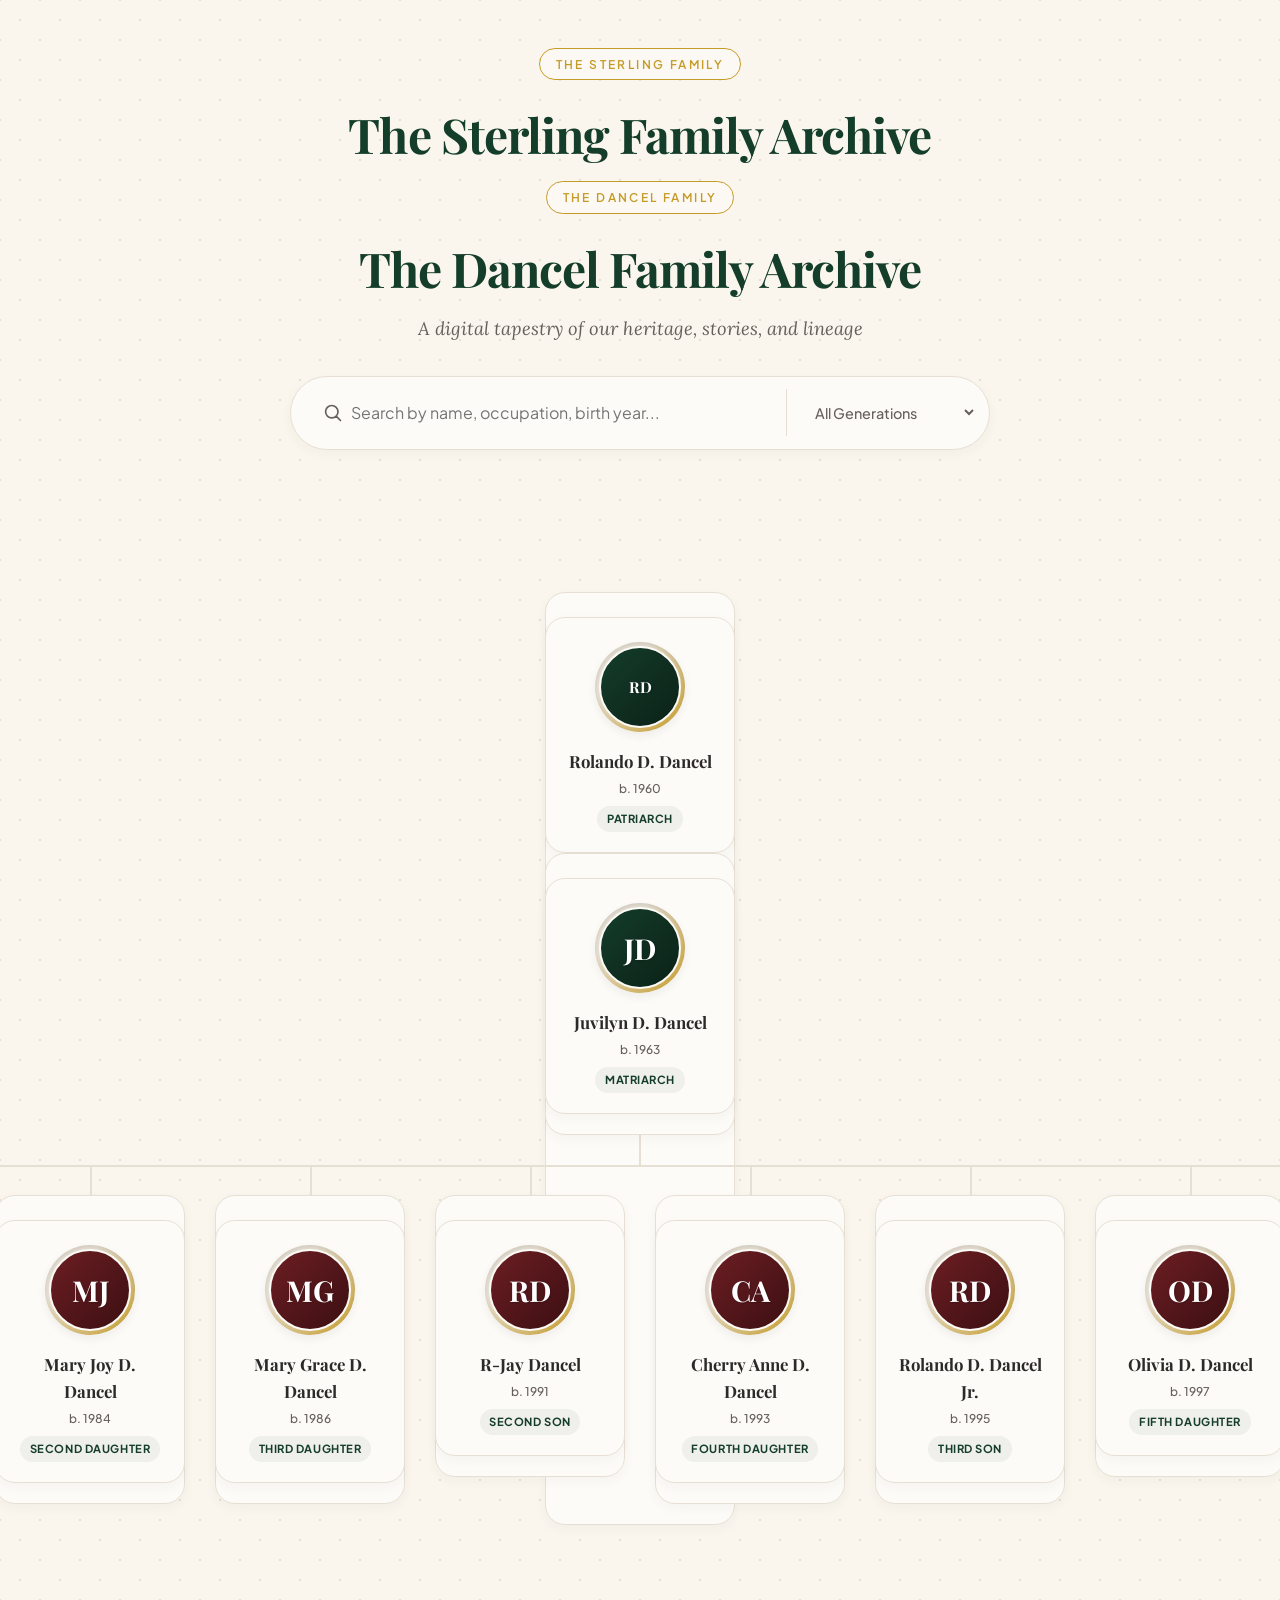
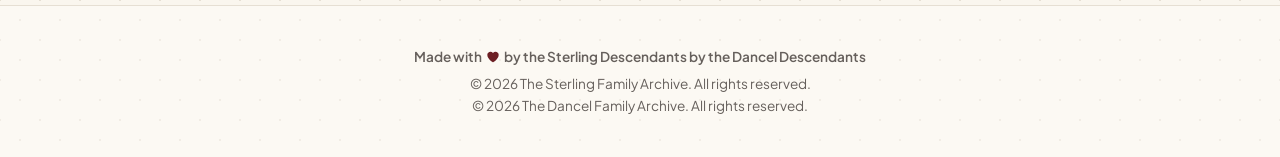
==== index.html @ fca74dd8 "Finished adding new features" ====
<!DOCTYPE html>
<html lang="en">
<head>
  <meta charset="UTF-8">
  <meta name="viewport" content="width=device-width, initial-scale=1.0">
  <title>The Sterling Family Archive — Parents & 10 Siblings</title>
  <meta name="description" content="Explore the rich lineage, biographical histories, and legacy of the Sterling family through this interactive genealogical tree.">
  <title>The Dancel Family Archive — Parents & 10 Siblings</title>
  <meta name="description" content="Explore the rich lineage, biographical histories, and legacy of the Dancel family through this interactive genealogical tree.">
  <link rel="stylesheet" href="style.css">
</head>
<body>
  <header>
    <div class="brand-badge">The Sterling Family</div>
    <h1 class="main-title">The Sterling Family Archive</h1>
    <div class="brand-badge">The Dancel Family</div>
    <h1 class="main-title">The Dancel Family Archive</h1>
    <p class="subtitle">A digital tapestry of our heritage, stories, and lineage</p>
    
    <!-- Controls section: Search and generation filters -->
    <div class="controls-container">
      <div class="search-wrapper">
        <svg xmlns="http://www.w3.org/2000/svg" fill="none" viewBox="0 0 24 24" stroke-width="2" stroke="currentColor">
          <path stroke-linecap="round" stroke-linejoin="round" d="M21 21l-5.197-5.197m0 0A7.5 7.5 0 105.196 5.196a7.5 7.5 0 0010.604 10.604z" />
        </svg>
        <input type="text" id="search-input" class="search-input" placeholder="Search by name, occupation, birth year..." autocomplete="off">
        <div id="suggestions-popup" class="suggestions-popup"></div>
      </div>
      <select id="filter-select" class="filter-select">
        <option value="all">All Generations</option>
        <option value="1">1st Gen (Parents)</option>
        <option value="2">2nd Gen (Siblings)</option>
      </select>
    </div>
  </header>
  <!-- Interactive Tree visualization container -->
  <main class="tree-outer-container">
    <div class="tree" id="tree-container">
      <ul>
        <li>
          <!-- Top Level: Mother and Father -->
          <div class="couple-wrapper">
            <div class="member-card animate-fade-in" data-id="charles">
            <div class="member-card animate-fade-in" data-id="rolando">
              <div class="cameo-frame"></div>
              <div class="member-name"></div>
              <div class="member-dates"></div>
              <div class="member-relation"></div>
            </div>
            <div class="member-card animate-fade-in" data-id="mary">
            <div class="member-card animate-fade-in" data-id="juvilyn">
              <div class="cameo-frame"></div>
              <div class="member-name"></div>
              <div class="member-dates"></div>
              <div class="member-relation"></div>
            </div>
          </div>
          
          <!-- Second Level: 10 Siblings -->
          <ul>
            <li>
              <div class="member-card animate-fade-in" data-id="alex">
              <div class="member-card animate-fade-in" data-id="manuelito">
                <div class="cameo-frame"></div>
                <div class="member-name"></div>
                <div class="member-dates"></div>
                <div class="member-relation"></div>
              </div>
            </li>
            <li>
              <div class="member-card animate-fade-in" data-id="james">
              <div class="member-card animate-fade-in" data-id="mary_jane">
                <div class="cameo-frame"></div>
                <div class="member-name"></div>
                <div class="member-dates"></div>
                <div class="member-relation"></div>
              </div>
            </li>
            <li>
              <div class="member-card animate-fade-in" data-id="emily">
              <div class="member-card animate-fade-in" data-id="mary_joy">
                <div class="cameo-frame"></div>
                <div class="member-name"></div>
                <div class="member-dates"></div>
                <div class="member-relation"></div>
              </div>
            </li>
            <li>
              <div class="member-card animate-fade-in" data-id="robert">
              <div class="member-card animate-fade-in" data-id="mary_grace">
                <div class="cameo-frame"></div>
                <div class="member-name"></div>
                <div class="member-dates"></div>
                <div class="member-relation"></div>
              </div>
            </li>
            <li>
              <div class="member-card animate-fade-in" data-id="helen">
              <div class="member-card animate-fade-in" data-id="r_jay">
                <div class="cameo-frame"></div>
                <div class="member-name"></div>
                <div class="member-dates"></div>
                <div class="member-relation"></div>
              </div>
            </li>
            <li>
              <div class="member-card animate-fade-in" data-id="linda">
              <div class="member-card animate-fade-in" data-id="cherry_anne">
                <div class="cameo-frame"></div>
                <div class="member-name"></div>
                <div class="member-dates"></div>
                <div class="member-relation"></div>
              </div>
            </li>
            <li>
              <div class="member-card animate-fade-in" data-id="william">
              <div class="member-card animate-fade-in" data-id="rolando_jr">
                <div class="cameo-frame"></div>
                <div class="member-name"></div>
                <div class="member-dates"></div>
                <div class="member-relation"></div>
              </div>
            </li>
            <li>
              <div class="member-card animate-fade-in" data-id="david">
              <div class="member-card animate-fade-in" data-id="olivia">
                <div class="cameo-frame"></div>
                <div class="member-name"></div>
                <div class="member-dates"></div>
                <div class="member-relation"></div>
              </div>
            </li>
            <li>
              <div class="member-card animate-fade-in" data-id="elizabeth">
              <div class="member-card animate-fade-in" data-id="troy_lits">
                <div class="cameo-frame"></div>
                <div class="member-name"></div>
                <div class="member-dates"></div>
                <div class="member-relation"></div>
              </div>
            </li>
            <li>
              <div class="member-card animate-fade-in" data-id="thomas">
              <div class="member-card animate-fade-in" data-id="angelyn">
                <div class="cameo-frame"></div>
                <div class="member-name"></div>
                <div class="member-dates"></div>
                <div class="member-relation"></div>
              </div>
            </li>
          </ul>
        </li>
      </ul>
    </div>
  </main>
  <footer>
    <p class="footer-heart">
      Made with 
      <svg xmlns="http://www.w3.org/2000/svg" viewBox="0 0 24 24" fill="currentColor">
        <path d="M11.645 20.91l-.007-.003-.022-.012a15.247 15.247 0 01-.383-.218 25.18 25.18 0 01-4.244-3.17C4.688 15.36 2.25 12.174 2.25 8.25 2.25 5.322 4.714 3 7.688 3A5.5 5.5 0 0112 5.052 5.5 5.5 0 0116.313 3c2.973 0 5.437 2.322 5.437 5.25 0 3.925-2.438 7.111-4.739 9.256a25.175 25.175 0 01-4.244 3.17 15.247 15.247 0 01-.383.219l-.022.012-.007.004-.003.001a.752.752 0 01-.704 0l-.003-.001z" />
      </svg>
      by the Sterling Descendants
      by the Dancel Descendants
    </p>
    <p>&copy; 2026 The Sterling Family Archive. All rights reserved.</p>
    <p>&copy; 2026 The Dancel Family Archive. All rights reserved.</p>
  </footer>
  <script src="script.js"></script>
</body>
</html>
---- style.css ----
@import url('https://fonts.googleapis.com/css2?family=Lora:ital,wght@0,400..700;1,400..700&family=Playfair+Display:ital,wght@0,400..900;1,400..900&family=Plus+Jakarta+Sans:ital,wght@0,300..800;1,300..800&display=swap');
:root {
  --color-bg-base: #FAF6EE;
  --color-bg-card: #FDFBF7;
  --color-bg-card-hover: #FFFDF9;
  --color-border: #E6DFD3;
  --color-border-gold: #C59B27;
  --color-text-main: #2C2A29;
  --color-text-muted: #66605C;
  --color-accent-emerald: #143D2A;
  --color-accent-emerald-light: #20593E;
  --color-accent-gold: #C59B27;
  --color-accent-gold-light: #DFB53B;
  --color-accent-burgundy: #6C1E23;
  --color-accent-burgundy-light: #8E2B31;
  
  --font-serif-header: 'Playfair Display', serif;
  --font-serif-body: 'Lora', serif;
  --font-sans: 'Plus Jakarta Sans', sans-serif;
  
  --shadow-sm: 0 4px 12px rgba(44, 42, 41, 0.04);
  --shadow-md: 0 12px 30px rgba(44, 42, 41, 0.08);
  --shadow-lg: 0 20px 40px rgba(44, 42, 41, 0.12);
  
  --transition-smooth: all 0.35s cubic-bezier(0.25, 0.8, 0.25, 1);
  --transition-fast: all 0.2s ease;
}
* {
  box-sizing: border-box;
  margin: 0;
  padding: 0;
}
body {
  background-color: var(--color-bg-base);
  color: var(--color-text-main);
  font-family: var(--font-sans);
  line-height: 1.6;
  overflow-x: hidden;
  background-image: 
    radial-gradient(var(--color-border) 1px, transparent 1px),
    radial-gradient(var(--color-border) 1px, transparent 1px);
  background-size: 40px 40px;
  background-position: 0 0, 20px 20px;
  min-height: 100vh;
  display: flex;
  flex-direction: column;
}
/* Scrollbar styling */
::-webkit-scrollbar {
  width: 8px;
  height: 8px;
}
::-webkit-scrollbar-track {
  background: var(--color-bg-base);
}
::-webkit-scrollbar-thumb {
  background: var(--color-border);
  border-radius: 4px;
}
::-webkit-scrollbar-thumb:hover {
  background: var(--color-accent-gold);
}
/* Typography styles */
h1, h2, h3, h4 {
  font-family: var(--font-serif-header);
  font-weight: 700;
  letter-spacing: -0.02em;
}
/* Layout header */
header {
  padding: 3rem 2rem 2rem;
  text-align: center;
  max-width: 1200px;
  margin: 0 auto;
  width: 100%;
}
.brand-badge {
  display: inline-block;
  font-family: var(--font-sans);
  font-size: 0.75rem;
  text-transform: uppercase;
  letter-spacing: 0.2em;
  color: var(--color-accent-gold);
  border: 1px solid var(--color-border-gold);
  padding: 0.35rem 1rem;
  border-radius: 50px;
  margin-bottom: 1rem;
  background-color: rgba(253, 251, 247, 0.8);
  font-weight: 600;
}
h1.main-title {
  font-size: 3rem;
  color: var(--color-accent-emerald);
  margin-bottom: 0.5rem;
}
p.subtitle {
  font-family: var(--font-serif-body);
  font-style: italic;
  color: var(--color-text-muted);
  font-size: 1.15rem;
  margin-bottom: 2rem;
}
/* Control bar for Search and Filters */
.controls-container {
  max-width: 700px;
  margin: 0 auto 3rem;
  background: var(--color-bg-card);
  padding: 0.75rem;
  border-radius: 100px;
  border: 1px solid var(--color-border);
  box-shadow: var(--shadow-sm);
  display: flex;
  align-items: center;
  gap: 0.5rem;
  position: relative;
  z-index: 10;
  transition: var(--transition-smooth);
}
.controls-container:focus-within {
  box-shadow: var(--shadow-md);
  border-color: var(--color-accent-gold);
}
.search-wrapper {
  position: relative;
  flex: 1;
  display: flex;
  align-items: center;
}
.search-wrapper svg {
  position: absolute;
  left: 1.25rem;
  width: 20px;
  height: 20px;
  color: var(--color-text-muted);
  pointer-events: none;
}
.search-input {
  width: 100%;
  padding: 0.85rem 1rem 0.85rem 3rem;
  border: none;
  background: transparent;
  font-family: var(--font-sans);
  font-size: 1rem;
  color: var(--color-text-main);
  outline: none;
}
.filter-select {
  padding: 0.85rem 1.5rem;
  border: none;
  border-left: 1px solid var(--color-border);
  background: transparent;
  font-family: var(--font-sans);
  font-size: 0.9rem;
  color: var(--color-text-muted);
  outline: none;
  cursor: pointer;
  border-radius: 0;
  font-weight: 500;
  transition: var(--transition-fast);
}
.filter-select:hover {
  color: var(--color-accent-emerald);
}
/* Autocomplete suggestion popup styling */
.suggestions-popup {
  position: absolute;
  top: 110%;
  left: 0;
  right: 0;
  background: var(--color-bg-card);
  border: 1px solid var(--color-border);
  border-radius: 16px;
  box-shadow: var(--shadow-md);
  max-height: 250px;
  overflow-y: auto;
  z-index: 999;
  display: none;
  padding: 0.5rem;
}
.suggestion-item {
  display: flex;
  align-items: center;
  gap: 0.75rem;
  padding: 0.75rem 1rem;
  border-radius: 10px;
  cursor: pointer;
  transition: var(--transition-fast);
}
.suggestion-item:hover {
  background-color: rgba(20, 61, 42, 0.05);
}
.suggestion-avatar {
  width: 32px;
  height: 32px;
  border-radius: 50%;
  object-fit: cover;
  border: 1px solid var(--color-accent-gold);
}
.suggestion-details {
  display: flex;
  flex-direction: column;
}
.suggestion-name {
  font-weight: 600;
  font-size: 0.9rem;
  color: var(--color-text-main);
}
.suggestion-relation {
  font-size: 0.75rem;
  color: var(--color-text-muted);
}
/* Tree visualization layout */
.tree-outer-container {
  width: 100%;
  overflow-x: auto;
  padding: 2rem 1rem 5rem;
  display: flex;
  justify-content: center;
  align-items: flex-start;
  min-height: 600px;
}
.tree {
  white-space: nowrap;
  margin: 0 auto;
  text-align: center;
  display: inline-block;
}
.tree ul {
  padding-top: 30px;
  position: relative;
  display: flex;
  justify-content: center;
  padding-left: 0;
}
.tree li {
  text-align: center;
  list-style-type: none;
  position: relative;
  padding: 30px 15px 0 15px;
  display: flex;
  flex-direction: column;
  align-items: center;
}
/* Connecting lines styling (CSS pseudo elements) */
.tree li::before, .tree li::after {
  content: '';
  position: absolute;
  top: 0;
  right: 50%;
  border-top: 2px solid var(--color-border);
  width: 50%;
  height: 30px;
}
.tree li::after {
  right: auto;
  left: 50%;
  border-left: 2px solid var(--color-border);
}
.tree li:only-child::after, .tree li:only-child::before {
  display: none;
}
.tree li:only-child {
  padding-top: 0;
}
.tree li:first-child::before, .tree li:last-child::after {
  border: 0 none;
}
.tree li:last-child::before {
  border-right: 2px solid var(--color-border);
  border-radius: 0 8px 0 0;
}
.tree li:first-child::after {
  border-radius: 8px 0 0 0;
}
.tree ul ul::before {
  content: '';
  position: absolute;
  top: 0;
  left: 50%;
  border-left: 2px solid var(--color-border);
  width: 0;
  height: 30px;
  transform: translateX(-50%);
}
/* Couple styling */
.couple-wrapper {
  display: flex;
  align-items: center;
  gap: 1.5rem;
  position: relative;
}
.couple-wrapper::after {
  content: '';
  position: absolute;
  top: 50%;
  left: 30px;
  right: 30px;
  height: 2px;
  background-color: var(--color-border);
  z-index: 1;
}
/* Person Node Cards styling */
.member-card {
  display: inline-flex;
  flex-direction: column;
  align-items: center;
  background: var(--color-bg-card);
  border: 1px solid var(--color-border);
  border-radius: 20px;
  padding: 1.5rem 1.25rem 1.25rem;
  width: 190px;
  text-decoration: none;
  color: var(--color-text-main);
  box-shadow: var(--shadow-sm);
  transition: var(--transition-smooth);
  position: relative;
  z-index: 2;
  cursor: pointer;
}
.member-card:hover {
  transform: translateY(-8px);
  box-shadow: var(--shadow-md);
  border-color: var(--color-accent-gold);
  background: var(--color-bg-card-hover);
}
.member-card.highlighted {
  border-color: var(--color-accent-emerald);
  box-shadow: 0 0 0 3px rgba(20, 61, 42, 0.15), var(--shadow-md);
  transform: scale(1.03) translateY(-5px);
}
.member-card.dimmed {
  opacity: 0.35;
  filter: grayscale(80%);
}
/* Profile cameo styling */
.cameo-frame {
  position: relative;
  width: 90px;
  height: 90px;
  border-radius: 50%;
  padding: 4px;
  background: linear-gradient(135deg, var(--color-border) 30%, var(--color-accent-gold) 100%);
  box-shadow: inset 0 2px 4px rgba(0,0,0,0.1), 0 4px 10px rgba(0,0,0,0.06);
  margin-bottom: 1rem;
  display: flex;
  justify-content: center;
  align-items: center;
  transition: var(--transition-smooth);
}
.member-card:hover .cameo-frame {
  background: linear-gradient(135deg, var(--color-accent-gold) 0%, var(--color-accent-gold-light) 100%);
  transform: rotate(5deg) scale(1.05);
}
.cameo-image {
  width: 100%;
  height: 100%;
  border-radius: 50%;
  object-fit: cover;
  border: 2px solid var(--color-bg-card);
  background-color: var(--color-bg-base);
}
/* Fallback avatar when image fails or isn't loaded */
.avatar-fallback {
  width: 100%;
  height: 100%;
  border-radius: 50%;
  border: 2px solid var(--color-bg-card);
  display: flex;
  align-items: center;
  justify-content: center;
  font-family: var(--font-serif-header);
  font-size: 1.8rem;
  font-weight: 700;
  color: #fff;
  text-shadow: 1px 1px 2px rgba(0,0,0,0.2);
}
/* Generate beautiful colors for different family roles */
.fallback-ancestor { background: linear-gradient(135deg, #4A3E3D, #2C2A29); }
.fallback-parent { background: linear-gradient(135deg, var(--color-accent-emerald), #0B2117); }
.fallback-sibling { background: linear-gradient(135deg, var(--color-accent-burgundy), #3C0F12); }
.fallback-self { background: linear-gradient(135deg, #1C355E, #0F1E36); }
.fallback-spouse { background: linear-gradient(135deg, #533B6B, #332345); }
.fallback-child { background: linear-gradient(135deg, #5F7464, #3B4D3F); }
.member-name {
  font-family: var(--font-serif-header);
  font-weight: 700;
  font-size: 1.05rem;
  margin-bottom: 0.25rem;
  text-align: center;
  white-space: normal;
  display: -webkit-box;
  -webkit-line-clamp: 2;
  -webkit-box-orient: vertical;
  overflow: hidden;
  color: var(--color-text-main);
  transition: var(--transition-fast);
}
.member-card:hover .member-name {
  color: var(--color-accent-emerald);
}
.member-dates {
  font-size: 0.75rem;
  color: var(--color-text-muted);
  font-weight: 500;
  margin-bottom: 0.5rem;
}
.member-relation {
  font-size: 0.7rem;
  font-weight: 700;
  letter-spacing: 0.05em;
  text-transform: uppercase;
  color: var(--color-accent-emerald);
  background: rgba(20, 61, 42, 0.06);
  padding: 0.25rem 0.6rem;
  border-radius: 50px;
  margin-top: auto;
  transition: var(--transition-fast);
}
.member-card:hover .member-relation {
  background: var(--color-accent-emerald);
  color: #fff;
}
/* ==========================================================================
   PROFILE PAGE STYLES
   ========================================================================= */
.profile-container {
  max-width: 1100px;
  margin: 2rem auto 5rem;
  padding: 0 1.5rem;
  width: 100%;
}
.profile-nav {
  margin-bottom: 2rem;
  display: flex;
  align-items: center;
}
.back-btn {
  display: inline-flex;
  align-items: center;
  gap: 0.5rem;
  text-decoration: none;
  font-family: var(--font-sans);
  font-weight: 600;
  font-size: 0.95rem;
  color: var(--color-accent-emerald);
  padding: 0.6rem 1.2rem;
  border-radius: 50px;
  background: var(--color-bg-card);
  border: 1px solid var(--color-border);
  box-shadow: var(--shadow-sm);
  transition: var(--transition-smooth);
}
.back-btn:hover {
  border-color: var(--color-accent-gold);
  color: var(--color-accent-gold);
  transform: translateX(-4px);
  box-shadow: var(--shadow-md);
}
.back-btn svg {
  width: 16px;
  height: 16px;
}
.profile-layout {
  display: grid;
  grid-template-columns: 350px 1fr;
  gap: 2.5rem;
  align-items: start;
}
/* Left Hero Column */
.profile-hero-card {
  background: var(--color-bg-card);
  border: 1px solid var(--color-border);
  border-radius: 24px;
  padding: 2.5rem 2rem;
  box-shadow: var(--shadow-md);
  text-align: center;
  position: sticky;
  top: 2rem;
}
.profile-hero-card .cameo-frame {
  width: 180px;
  height: 180px;
  margin: 0 auto 1.5rem;
  padding: 6px;
}
.profile-hero-card .cameo-image {
  border-width: 3px;
}
.profile-hero-card .avatar-fallback {
  border-width: 3px;
  font-size: 3.5rem;
}
.profile-title-group h2 {
  font-size: 2.2rem;
  color: var(--color-accent-emerald);
  margin-bottom: 0.25rem;
  line-height: 1.15;
}
.profile-role-badge {
  display: inline-block;
  font-size: 0.8rem;
  font-weight: 700;
  text-transform: uppercase;
  letter-spacing: 0.1em;
  background: rgba(197, 155, 39, 0.12);
  color: var(--color-accent-gold);
  border: 1px solid rgba(197, 155, 39, 0.25);
  padding: 0.35rem 1rem;
  border-radius: 50px;
  margin-bottom: 1.5rem;
}
.profile-meta-list {
  text-align: left;
  border-top: 1px solid var(--color-border);
  border-bottom: 1px solid var(--color-border);
  padding: 1.5rem 0;
  margin-bottom: 1.5rem;
  display: flex;
  flex-direction: column;
  gap: 0.75rem;
}
.profile-meta-item {
  display: flex;
  justify-content: space-between;
  font-size: 0.9rem;
}
.profile-meta-label {
  font-weight: 600;
  color: var(--color-text-muted);
}
.profile-meta-value {
  font-weight: 500;
  color: var(--color-text-main);
  text-align: right;
}
.profile-quote {
  font-family: var(--font-serif-body);
  font-style: italic;
  font-size: 0.95rem;
  color: var(--color-accent-emerald-light);
  line-height: 1.5;
  background: rgba(20, 61, 42, 0.03);
  padding: 1rem;
  border-left: 3px solid var(--color-accent-gold);
  border-radius: 0 12px 12px 0;
}
/* Right Content Column */
.profile-content {
  display: flex;
  flex-direction: column;
  gap: 2.5rem;
}
.content-card {
  background: var(--color-bg-card);
  border: 1px solid var(--color-border);
  border-radius: 24px;
  padding: 2.5rem;
  box-shadow: var(--shadow-md);
}
.content-card h3 {
  font-size: 1.5rem;
  color: var(--color-accent-emerald);
  margin-bottom: 1.25rem;
  position: relative;
  display: flex;
  align-items: center;
  gap: 0.5rem;
}
.content-card h3::after {
  content: '';
  flex: 1;
  height: 1px;
  background-color: var(--color-border);
}
/* Biography Text Styling */
.bio-text {
  font-family: var(--font-serif-body);
  font-size: 1.1rem;
  color: var(--color-text-main);
  line-height: 1.8;
}
.bio-text p {
  margin-bottom: 1.25rem;
}
.bio-text p:last-child {
  margin-bottom: 0;
}
/* Family Unit Section */
.family-unit-grid {
  display: grid;
  grid-template-columns: repeat(auto-fill, minmax(180px, 1fr));
  gap: 1.5rem;
}
/* Family Unit Specific Card spacing & layout */
.family-unit-card {
  display: flex;
  flex-direction: column;
  align-items: center;
  background: var(--color-bg-base);
  border: 1px solid var(--color-border);
  border-radius: 16px;
  padding: 1.25rem;
  text-decoration: none;
  color: var(--color-text-main);
  transition: var(--transition-smooth);
}
.family-unit-card:hover {
  transform: translateY(-5px);
  border-color: var(--color-accent-gold);
  box-shadow: var(--shadow-sm);
  background: var(--color-bg-card-hover);
}
.family-unit-card .cameo-frame {
  width: 70px;
  height: 70px;
  margin-bottom: 0.75rem;
}
.family-unit-card .member-name {
  font-size: 0.95rem;
  font-weight: 700;
  margin-bottom: 0.15rem;
}
.family-unit-card .member-relation {
  font-size: 0.65rem;
  padding: 0.15rem 0.5rem;
}
/* Media Gallery Section */
.gallery-grid {
  display: grid;
  grid-template-columns: repeat(auto-fill, minmax(220px, 1fr));
  gap: 1.5rem;
}
.gallery-item {
  border-radius: 16px;
  overflow: hidden;
  background: var(--color-bg-base);
  border: 1px solid var(--color-border);
  display: flex;
  flex-direction: column;
  box-shadow: var(--shadow-sm);
  transition: var(--transition-smooth);
}
.gallery-item:hover {
  transform: translateY(-5px) scale(1.02);
  box-shadow: var(--shadow-md);
  border-color: var(--color-accent-gold);
}
.gallery-img-wrapper {
  position: relative;
  padding-bottom: 75%; /* 4:3 Aspect Ratio */
  overflow: hidden;
  background-color: var(--color-border);
}
.gallery-img {
  position: absolute;
  top: 0;
  left: 0;
  width: 100%;
  height: 100%;
  object-fit: cover;
  transition: transform 0.6s ease;
}
.gallery-item:hover .gallery-img {
  transform: scale(1.08);
}
.gallery-caption {
  padding: 1rem;
}
.gallery-title {
  font-family: var(--font-serif-header);
  font-weight: 700;
  font-size: 1rem;
  color: var(--color-text-main);
  margin-bottom: 0.15rem;
}
.gallery-date {
  font-size: 0.75rem;
  color: var(--color-text-muted);
  font-weight: 500;
}
/* Error layout state */
.error-card {
  text-align: center;
  max-width: 500px;
  margin: 5rem auto;
  background: var(--color-bg-card);
  border: 1px solid var(--color-border);
  border-radius: 24px;
  padding: 3rem 2rem;
  box-shadow: var(--shadow-md);
}
.error-card h2 {
  font-size: 2rem;
  color: var(--color-accent-burgundy);
  margin-bottom: 1rem;
}
.error-card p {
  color: var(--color-text-muted);
  margin-bottom: 2rem;
  font-family: var(--font-serif-body);
}
.error-card .btn {
  display: inline-block;
  background: var(--color-accent-emerald);
  color: #fff;
  text-decoration: none;
  font-weight: 600;
  padding: 0.8rem 1.8rem;
  border-radius: 50px;
  transition: var(--transition-fast);
  box-shadow: var(--shadow-sm);
}
.error-card .btn:hover {
  background: var(--color-accent-emerald-light);
  transform: translateY(-2px);
  box-shadow: var(--shadow-md);
}
/* Footer styling */
footer {
  margin-top: auto;
  padding: 2.5rem 1.5rem;
  text-align: center;
  border-top: 1px solid var(--color-border);
  background: rgba(253, 251, 247, 0.5);
  font-size: 0.85rem;
  color: var(--color-text-muted);
}
footer p.footer-heart {
  display: flex;
  align-items: center;
  justify-content: center;
  gap: 0.25rem;
  margin-bottom: 0.35rem;
  font-weight: 600;
}
footer svg {
  color: var(--color-accent-burgundy);
  width: 14px;
  height: 14px;
}
/* ==========================================================================
   MOBILE COLLAPSE / RESPONSIVE STYLES
   ========================================================================== */
@media (max-width: 1024px) {
  .profile-layout {
    grid-template-columns: 1fr;
  }
  .profile-hero-card {
    position: static;
  }
}
@media (max-width: 768px) {
  h1.main-title {
    font-size: 2.2rem;
  }
  header {
    padding: 2rem 1rem 1rem;
  }
  .controls-container {
    border-radius: 20px;
    flex-direction: column;
    padding: 0.5rem;
  }
  .search-wrapper {
    width: 100%;
  }
  .filter-select {
    width: 100%;
    border-left: none;
    border-top: 1px solid var(--color-border);
    padding: 0.85rem 1rem;
  }
  .tree-outer-container {
    padding: 1rem 0.5rem 3rem;
  }
  /* Tree layout responsive adjustment: Switch connection borders for mobile linear vertical tree view */
  .tree {
    width: 100%;
  }
  .tree ul {
    flex-direction: column;
    align-items: center;
    padding-top: 20px;
  }
  .tree li {
    padding: 20px 0 0 0;
    width: 100%;
    display: flex;
    flex-direction: column;
    align-items: center;
  }
  
  /* Reset horizontal lines for vertical hierarchy */
  .tree li::before, .tree li::after {
    border: none;
  }
  .tree li:last-child::before {
    border: none;
  }
  
  /* Vertical linking line */
  .tree li::after {
    content: '';
    position: absolute;
    top: 0;
    left: 50%;
    border-left: 2px solid var(--color-border);
    width: 0;
    height: 20px;
    transform: translateX(-50%);
  }
  .tree ul ul::before {
    height: 20px;
  }
  
  /* Stack spouse cards vertically or make small */
  .couple-wrapper {
    flex-direction: column;
    gap: 0.75rem;
  }
  
  .couple-wrapper::after {
    width: 2px;
    height: calc(100% - 100px);
    top: 50px;
    left: 50%;
    right: auto;
    transform: translateX(-50%);
  }
  
  .member-card {
    width: 165px;
    padding: 1.25rem 1rem 1rem;
  }
  
  .cameo-frame {
    width: 75px;
    height: 75px;
  }
}
/* Fade-in animations */
@keyframes fadeIn {
  from { opacity: 0; transform: translateY(15px); }
  to { opacity: 1; transform: translateY(0); }
}
.animate-fade-in {
  animation: fadeIn 0.6s cubic-bezier(0.25, 0.8, 0.25, 1) forwards;
}
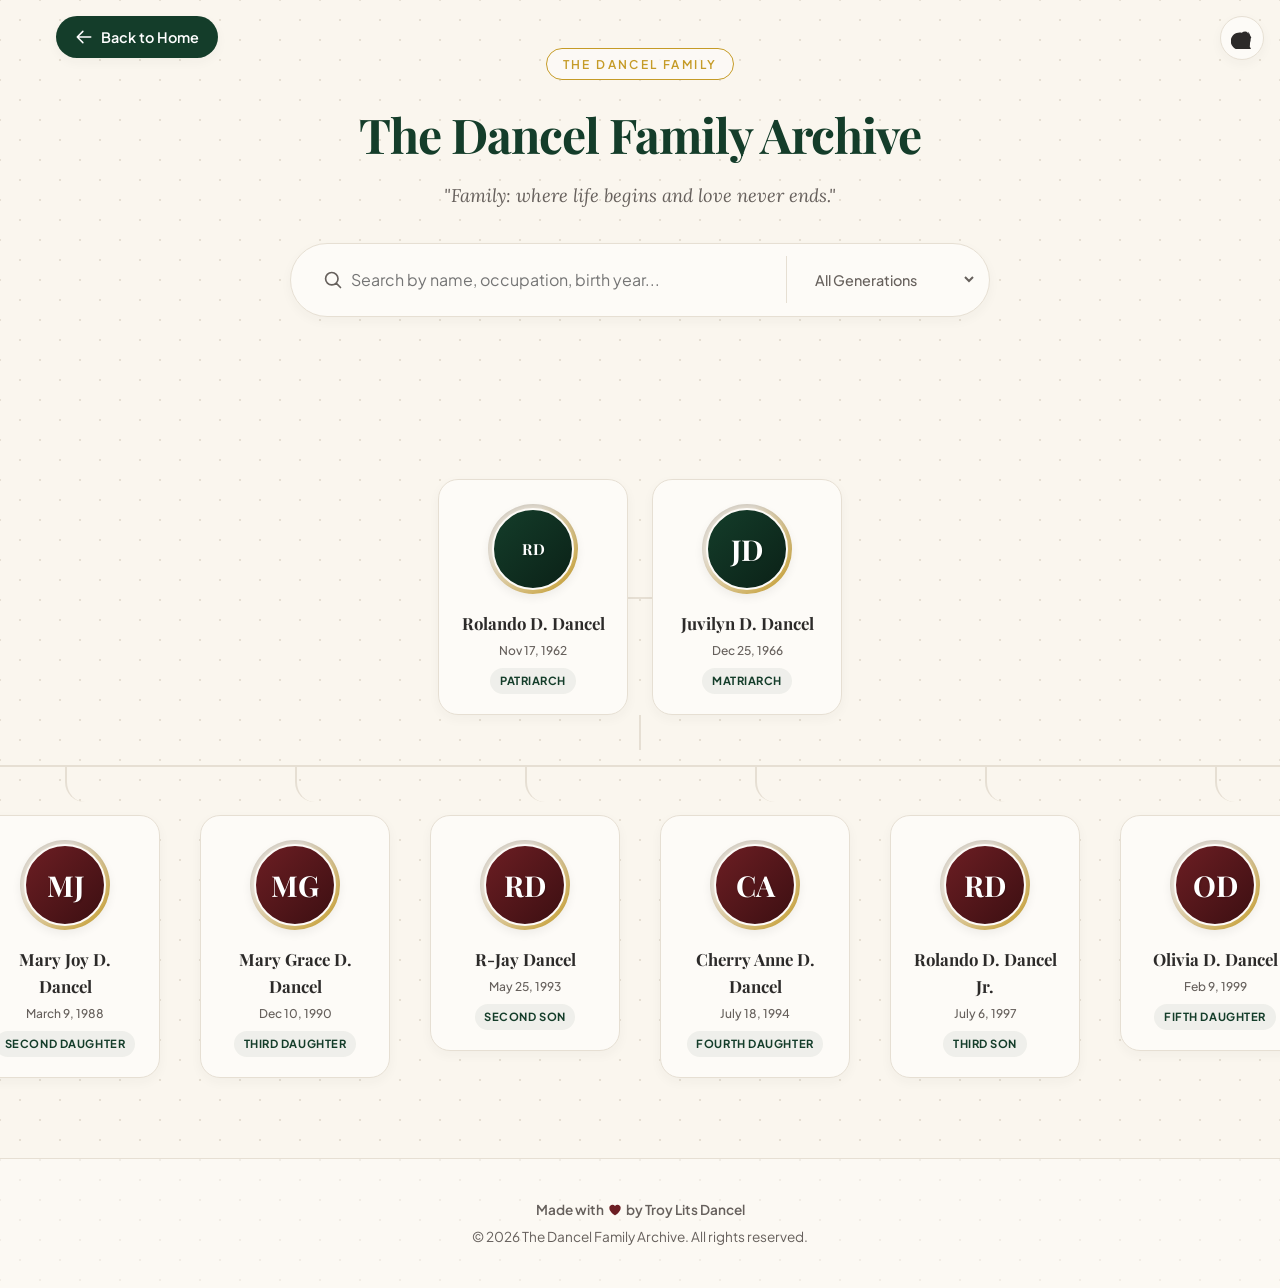
==== commit cbdea97e: "Finished adding new features" ====
--- a/index.html
+++ b/index.html
@@ -3,19 +3,28 @@
 <head>
   <meta charset="UTF-8">
   <meta name="viewport" content="width=device-width, initial-scale=1.0">
-  <title>The Sterling Family Archive — Parents & 10 Siblings</title>
-  <meta name="description" content="Explore the rich lineage, biographical histories, and legacy of the Sterling family through this interactive genealogical tree.">
   <title>The Dancel Family Archive — Parents & 10 Siblings</title>
   <meta name="description" content="Explore the rich lineage, biographical histories, and legacy of the Dancel family through this interactive genealogical tree.">
   <link rel="stylesheet" href="style.css">
 </head>
 <body>
   <header>
-    <div class="brand-badge">The Sterling Family</div>
-    <h1 class="main-title">The Sterling Family Archive</h1>
-    <div class="brand-badge">The Dancel Family</div>
-    <h1 class="main-title">The Dancel Family Archive</h1>
-    <p class="subtitle">A digital tapestry of our heritage, stories, and lineage</p>
+    <a href="home.html" class="back-to-home-btn">
+      <svg xmlns="http://www.w3.org/2000/svg" fill="none" viewBox="0 0 24 24" stroke-width="2" stroke="currentColor">
+        <path stroke-linecap="round" stroke-linejoin="round" d="M10.5 19.5L3 12m0 0l7.5-7.5M3 12h18" />
+      </svg>
+      Back to Home
+    </a>
+    <button class="theme-toggle-btn" id="theme-toggle" title="Toggle Dark Mode">
+      <svg xmlns="http://www.w3.org/2000/svg" fill="currentColor" viewBox="0 0 24 24">
+        <path d="M21.64 15.95c-.18-.87-.46-1.69-.82-2.47.54-.5 1.25-1.3 1.25-2.12 0-.88-.75-1.6-1.63-1.6-.07 0-.15 0-.22.01C19.27 7.2 17.66 5.02 15.5 5c-1.4 0-2.74.5-3.8 1.3-.75-.23-1.54-.35-2.35-.35-5.31 0-9.65 4.26-9.65 9.5s4.34 9.5 9.65 9.5c.3 0 .59-.01.88-.04 1.06.68 2.36 1.08 3.7 1.08 1.45 0 2.8-.48 3.77-1.3l.5.5c.75.75 2.07.75 2.82 0 .75-.75.75-2.07 0-2.82l-.5-.5.02-.82c.14-1.14.2-2.3.2-3.46.53-1.69.82-3.46.82-5.3 0-2.84-1.22-5.39-3.15-7.15z"/>
+      </svg>
+    </button>
+    <div class="header-center">
+      <div class="brand-badge">The Dancel Family</div>
+      <h1 class="main-title">The Dancel Family Archive</h1>
+      <p class="subtitle">"Family: where life begins and love never ends."</p>
+    </div>
     
     <!-- Controls section: Search and generation filters -->
     <div class="controls-container">
@@ -40,14 +49,12 @@
         <li>
           <!-- Top Level: Mother and Father -->
           <div class="couple-wrapper">
-            <div class="member-card animate-fade-in" data-id="charles">
             <div class="member-card animate-fade-in" data-id="rolando">
               <div class="cameo-frame"></div>
               <div class="member-name"></div>
               <div class="member-dates"></div>
               <div class="member-relation"></div>
             </div>
-            <div class="member-card animate-fade-in" data-id="mary">
             <div class="member-card animate-fade-in" data-id="juvilyn">
               <div class="cameo-frame"></div>
               <div class="member-name"></div>
@@ -59,7 +66,6 @@
           <!-- Second Level: 10 Siblings -->
           <ul>
             <li>
-              <div class="member-card animate-fade-in" data-id="alex">
               <div class="member-card animate-fade-in" data-id="manuelito">
                 <div class="cameo-frame"></div>
                 <div class="member-name"></div>
@@ -68,7 +74,6 @@
               </div>
             </li>
             <li>
-              <div class="member-card animate-fade-in" data-id="james">
               <div class="member-card animate-fade-in" data-id="mary_jane">
                 <div class="cameo-frame"></div>
                 <div class="member-name"></div>
@@ -77,7 +82,6 @@
               </div>
             </li>
             <li>
-              <div class="member-card animate-fade-in" data-id="emily">
               <div class="member-card animate-fade-in" data-id="mary_joy">
                 <div class="cameo-frame"></div>
                 <div class="member-name"></div>
@@ -86,7 +90,6 @@
               </div>
             </li>
             <li>
-              <div class="member-card animate-fade-in" data-id="robert">
               <div class="member-card animate-fade-in" data-id="mary_grace">
                 <div class="cameo-frame"></div>
                 <div class="member-name"></div>
@@ -95,7 +98,6 @@
               </div>
             </li>
             <li>
-              <div class="member-card animate-fade-in" data-id="helen">
               <div class="member-card animate-fade-in" data-id="r_jay">
                 <div class="cameo-frame"></div>
                 <div class="member-name"></div>
@@ -104,7 +106,6 @@
               </div>
             </li>
             <li>
-              <div class="member-card animate-fade-in" data-id="linda">
               <div class="member-card animate-fade-in" data-id="cherry_anne">
                 <div class="cameo-frame"></div>
                 <div class="member-name"></div>
@@ -113,7 +114,6 @@
               </div>
             </li>
             <li>
-              <div class="member-card animate-fade-in" data-id="william">
               <div class="member-card animate-fade-in" data-id="rolando_jr">
                 <div class="cameo-frame"></div>
                 <div class="member-name"></div>
@@ -122,7 +122,6 @@
               </div>
             </li>
             <li>
-              <div class="member-card animate-fade-in" data-id="david">
               <div class="member-card animate-fade-in" data-id="olivia">
                 <div class="cameo-frame"></div>
                 <div class="member-name"></div>
@@ -131,7 +130,6 @@
               </div>
             </li>
             <li>
-              <div class="member-card animate-fade-in" data-id="elizabeth">
               <div class="member-card animate-fade-in" data-id="troy_lits">
                 <div class="cameo-frame"></div>
                 <div class="member-name"></div>
@@ -140,7 +138,6 @@
               </div>
             </li>
             <li>
-              <div class="member-card animate-fade-in" data-id="thomas">
               <div class="member-card animate-fade-in" data-id="angelyn">
                 <div class="cameo-frame"></div>
                 <div class="member-name"></div>
@@ -159,10 +156,8 @@
       <svg xmlns="http://www.w3.org/2000/svg" viewBox="0 0 24 24" fill="currentColor">
         <path d="M11.645 20.91l-.007-.003-.022-.012a15.247 15.247 0 01-.383-.218 25.18 25.18 0 01-4.244-3.17C4.688 15.36 2.25 12.174 2.25 8.25 2.25 5.322 4.714 3 7.688 3A5.5 5.5 0 0112 5.052 5.5 5.5 0 0116.313 3c2.973 0 5.437 2.322 5.437 5.25 0 3.925-2.438 7.111-4.739 9.256a25.175 25.175 0 01-4.244 3.17 15.247 15.247 0 01-.383.219l-.022.012-.007.004-.003.001a.752.752 0 01-.704 0l-.003-.001z" />
       </svg>
-      by the Sterling Descendants
-      by the Dancel Descendants
+      by Troy Lits Dancel
     </p>
-    <p>&copy; 2026 The Sterling Family Archive. All rights reserved.</p>
     <p>&copy; 2026 The Dancel Family Archive. All rights reserved.</p>
   </footer>
   <script src="script.js"></script>
--- a/style.css
+++ b/style.css
@@ -25,6 +25,26 @@
   --transition-smooth: all 0.35s cubic-bezier(0.25, 0.8, 0.25, 1);
   --transition-fast: all 0.2s ease;
 }
+/* Dark Mode Theme */
+:root[data-theme="dark"] {
+  --color-bg-base: #1a1a1a;
+  --color-bg-card: #2d2d2d;
+  --color-bg-card-hover: #3a3a3a;
+  --color-border: #404040;
+  --color-border-gold: #8a7a1f;
+  --color-text-main: #e8e8e8;
+  --color-text-muted: #a0a0a0;
+  --color-accent-emerald: #4cb87f;
+  --color-accent-emerald-light: #5ec896;
+  --color-accent-gold: #d4af37;
+  --color-accent-gold-light: #e6c547;
+  --color-accent-burgundy: #e85d6f;
+  --color-accent-burgundy-light: #f07a87;
+  
+  --shadow-sm: 0 4px 12px rgba(0, 0, 0, 0.3);
+  --shadow-md: 0 12px 30px rgba(0, 0, 0, 0.4);
+  --shadow-lg: 0 20px 40px rgba(0, 0, 0, 0.5);
+}
 * {
   box-sizing: border-box;
   margin: 0;
@@ -69,11 +89,72 @@
 /* Layout header */
 header {
   padding: 3rem 2rem 2rem;
-  text-align: center;
   max-width: 1200px;
   margin: 0 auto;
   width: 100%;
-}
+  position: relative;
+}
+.header-center {
+  text-align: center;
+}
+.back-to-home-btn {
+  display: inline-flex;
+  align-items: center;
+  gap: 0.5rem;
+  padding: 0.6rem 1.2rem;
+  background-color: var(--color-accent-emerald);
+  color: white;
+  text-decoration: none;
+  border-radius: 50px;
+  font-size: 0.9rem;
+  font-weight: 600;
+  transition: var(--transition-smooth);
+  box-shadow: var(--shadow-sm);
+  position: absolute;
+  top: 1rem;
+  left: 1rem;
+}
+.back-to-home-btn svg {
+  width: 18px;
+  height: 18px;
+}
+.back-to-home-btn:hover {
+  background-color: var(--color-accent-emerald-light);
+  transform: translateY(-2px);
+  box-shadow: var(--shadow-md);
+}
+/* Theme Toggle Button */
+.theme-toggle-btn {
+  display: inline-flex;
+  align-items: center;
+  justify-content: center;
+  width: 44px;
+  height: 44px;
+  padding: 0;
+  background-color: var(--color-bg-card);
+  color: var(--color-text-main);
+  border: 1px solid var(--color-border);
+  border-radius: 50%;
+  font-size: 1.2rem;
+  cursor: pointer;
+  transition: var(--transition-smooth);
+  box-shadow: var(--shadow-sm);
+  position: fixed;
+  top: 1rem;
+  right: 1rem;
+  z-index: 1000;
+}
+.theme-toggle-btn:hover {
+  background-color: var(--color-accent-gold);
+  color: white;
+  transform: rotate(20deg) scale(1.1);
+  box-shadow: var(--shadow-md);
+}
+.theme-toggle-btn svg {
+  width: 22px;
+  height: 22px;
+}
+
 .brand-badge {
   display: inline-block;
   font-family: var(--font-sans);
@@ -100,6 +181,17 @@
   font-size: 1.15rem;
   margin-bottom: 2rem;
 }
+/* Feature card links */
+.feature-link {
+  text-decoration: none;
+  color: inherit;
+  cursor: pointer;
+  display: block;
+}
+.feature-link:hover {
+  transform: translateY(-8px);
+}
+
 /* Control bar for Search and Filters */
 .controls-container {
   max-width: 700px;
@@ -226,7 +318,7 @@
   display: inline-block;
 }
 .tree ul {
-  padding-top: 30px;
+  padding-top: 50px;
   position: relative;
   display: flex;
   justify-content: center;
@@ -236,12 +328,12 @@
   text-align: center;
   list-style-type: none;
   position: relative;
-  padding: 30px 15px 0 15px;
+  padding: 50px 20px 0 20px;
   display: flex;
   flex-direction: column;
   align-items: center;
 }
-/* Connecting lines styling (CSS pseudo elements) */
+/* Connecting lines styling with curves */
 .tree li::before, .tree li::after {
   content: '';
   position: absolute;
@@ -249,12 +341,14 @@
   right: 50%;
   border-top: 2px solid var(--color-border);
   width: 50%;
-  height: 30px;
+  height: 35px;
+  border-radius: 0 0 20px 0;
 }
 .tree li::after {
   right: auto;
   left: 50%;
   border-left: 2px solid var(--color-border);
+  border-radius: 0 0 0 20px;
 }
 .tree li:only-child::after, .tree li:only-child::before {
   display: none;
@@ -267,10 +361,10 @@
 }
 .tree li:last-child::before {
   border-right: 2px solid var(--color-border);
-  border-radius: 0 8px 0 0;
+  border-radius: 20px 0 0 0;
 }
 .tree li:first-child::after {
-  border-radius: 8px 0 0 0;
+  border-radius: 0 0 0 20px;
 }
 .tree ul ul::before {
   content: '';
@@ -279,7 +373,7 @@
   left: 50%;
   border-left: 2px solid var(--color-border);
   width: 0;
-  height: 30px;
+  height: 35px;
   transform: translateX(-50%);
 }
 /* Couple styling */
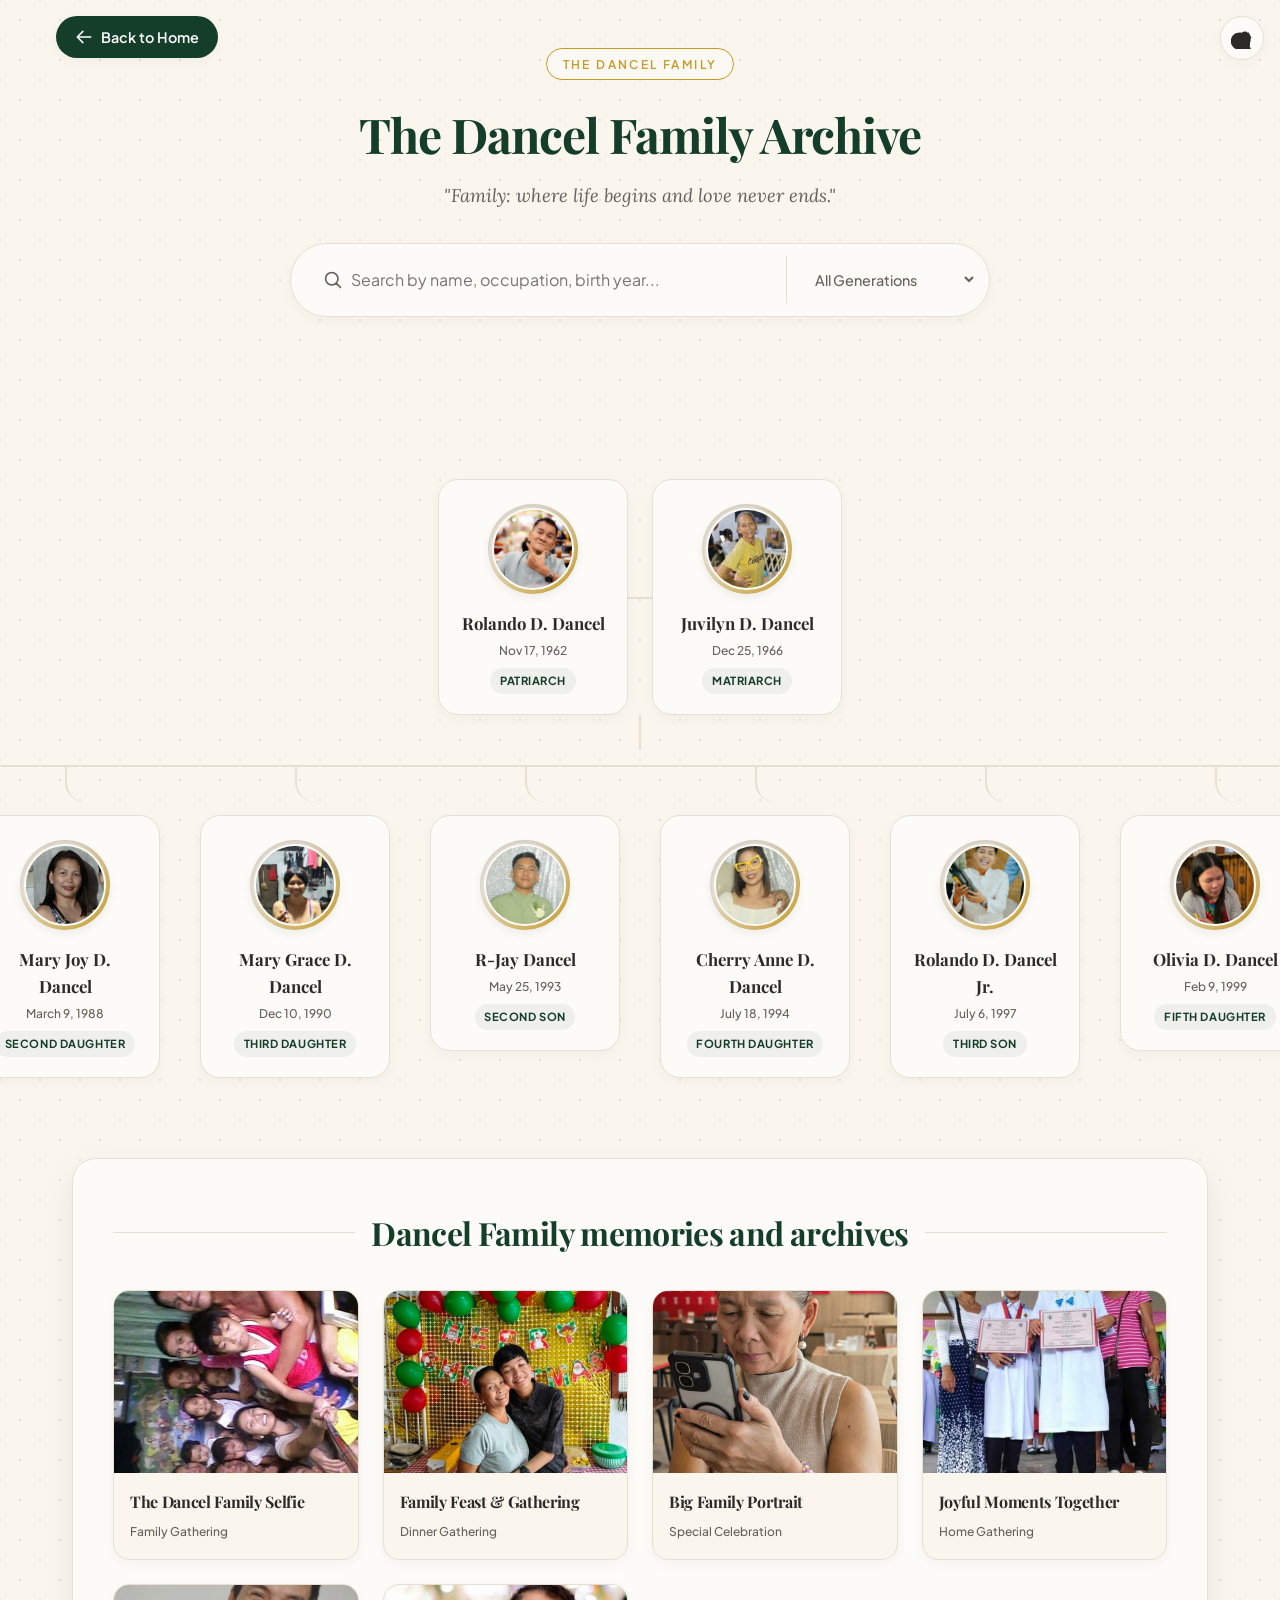
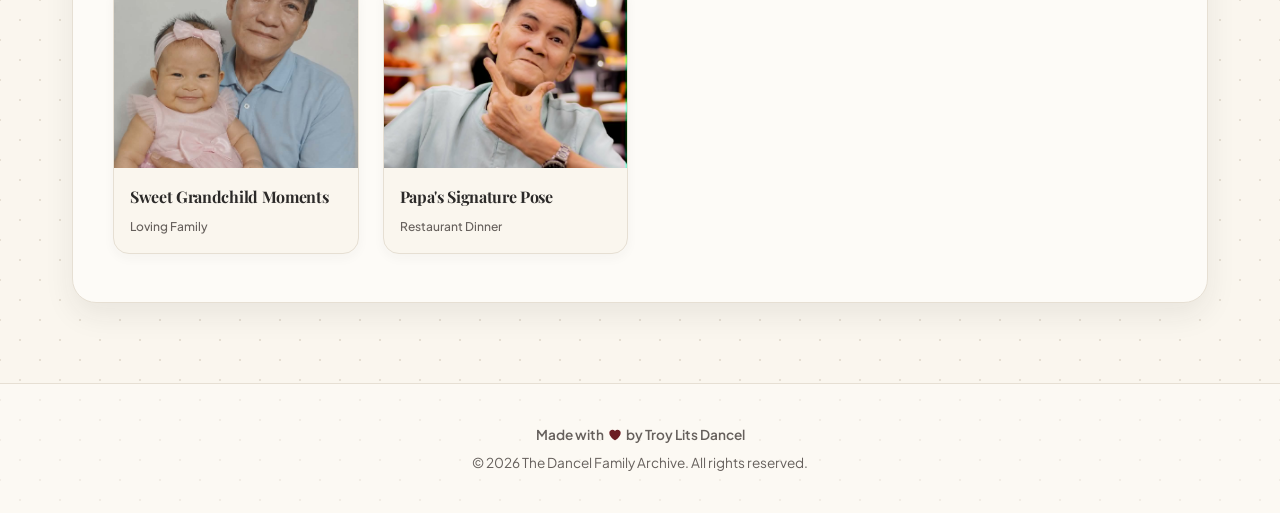
==== commit e53eb4f5: "Finished adding new features" ====
--- a/index.html
+++ b/index.html
@@ -150,6 +150,16 @@
       </ul>
     </div>
   </main>
+
+  <!-- Dancel Family Memories and Archives Section -->
+  <section class="family-gallery-section animate-fade-in">
+    <div class="gallery-container">
+      <h2 class="gallery-section-title">Dancel Family memories and archives</h2>
+      <div class="gallery-grid" id="family-gallery-grid">
+        <!-- Populated dynamically via JS -->
+      </div>
+    </div>
+  </section>
   <footer>
     <p class="footer-heart">
       Made with 
--- a/style.css
+++ b/style.css
@@ -939,4 +939,148 @@
 }
 .animate-fade-in {
   animation: fadeIn 0.6s cubic-bezier(0.25, 0.8, 0.25, 1) forwards;
+}
+
+/* Lightbox Modal */
+.lightbox-modal {
+  position: fixed;
+  top: 0;
+  left: 0;
+  width: 100vw;
+  height: 100vh;
+  background-color: rgba(0, 0, 0, 0.95);
+  z-index: 10000;
+  overflow-y: scroll; /* Force scrollbar so tall images are scrollable */
+  opacity: 0;
+  pointer-events: none;
+  transition: opacity 0.3s ease;
+  backdrop-filter: blur(8px);
+  padding: 6rem 1.5rem 4rem;
+  text-align: center;
+  box-sizing: border-box;
+}
+
+.lightbox-modal.active {
+  opacity: 1;
+  pointer-events: auto;
+}
+
+.lightbox-content {
+  display: inline-block;
+  max-width: 90%;
+  text-align: center;
+  margin: 0 auto;
+  position: relative;
+}
+
+.lightbox-img {
+  max-width: 100%;
+  height: auto;
+  display: block;
+  margin: 0 auto;
+  border-radius: 12px;
+  box-shadow: 0 10px 40px rgba(0, 0, 0, 0.6);
+  border: 2px solid rgba(255, 255, 255, 0.15);
+  transform: scale(0.95);
+  transition: transform 0.3s cubic-bezier(0.25, 0.8, 0.25, 1);
+  object-fit: contain;
+}
+
+.lightbox-modal.active .lightbox-img {
+  transform: scale(1);
+}
+
+.lightbox-back-btn {
+  position: fixed;
+  top: 1.5rem;
+  left: 1.5rem;
+  display: inline-flex;
+  align-items: center;
+  gap: 0.5rem;
+  background: rgba(255, 255, 255, 0.15);
+  border: 1px solid rgba(255, 255, 255, 0.25);
+  color: #fff;
+  padding: 0.65rem 1.25rem;
+  border-radius: 50px;
+  font-family: var(--font-sans);
+  font-weight: 600;
+  font-size: 0.9rem;
+  cursor: pointer;
+  z-index: 10001;
+  transition: all 0.3s ease;
+  backdrop-filter: blur(8px);
+  box-shadow: 0 4px 12px rgba(0, 0, 0, 0.3);
+  outline: none;
+}
+
+.lightbox-back-btn:hover {
+  background: var(--color-accent-gold);
+  border-color: var(--color-accent-gold);
+  color: #fff;
+  transform: translateX(-4px);
+  box-shadow: 0 6px 16px rgba(197, 155, 39, 0.4);
+}
+
+.lightbox-back-btn svg {
+  width: 16px;
+  height: 16px;
+}
+
+.lightbox-caption {
+  margin-top: 1.5rem;
+  text-align: center;
+  color: #fff;
+  font-family: var(--font-serif-body);
+}
+
+.lightbox-title {
+  font-size: 1.4rem;
+  font-family: var(--font-serif-header);
+  font-weight: 700;
+  margin-bottom: 0.35rem;
+  color: var(--color-bg-base);
+}
+
+.lightbox-desc {
+  font-size: 0.95rem;
+  color: #ccc;
+}
+
+.gallery-img-wrapper {
+  cursor: zoom-in;
+}
+
+/* Family Gallery Main Page */
+.family-gallery-section {
+  max-width: 1200px;
+  margin: 0 auto 5rem;
+  padding: 0 2rem;
+  width: 100%;
+}
+
+.gallery-container {
+  background: var(--color-bg-card);
+  border: 1px solid var(--color-border);
+  border-radius: 24px;
+  padding: 3rem 2.5rem;
+  box-shadow: var(--shadow-md);
+}
+
+.gallery-section-title {
+  font-size: 2rem;
+  color: var(--color-accent-emerald);
+  margin-bottom: 2rem;
+  text-align: center;
+  position: relative;
+  display: flex;
+  align-items: center;
+  gap: 1rem;
+}
+
+.gallery-section-title::before,
+.gallery-section-title::after {
+  content: '';
+  flex: 1;
+  height: 1px;
+  background-color: var(--color-border);
 }
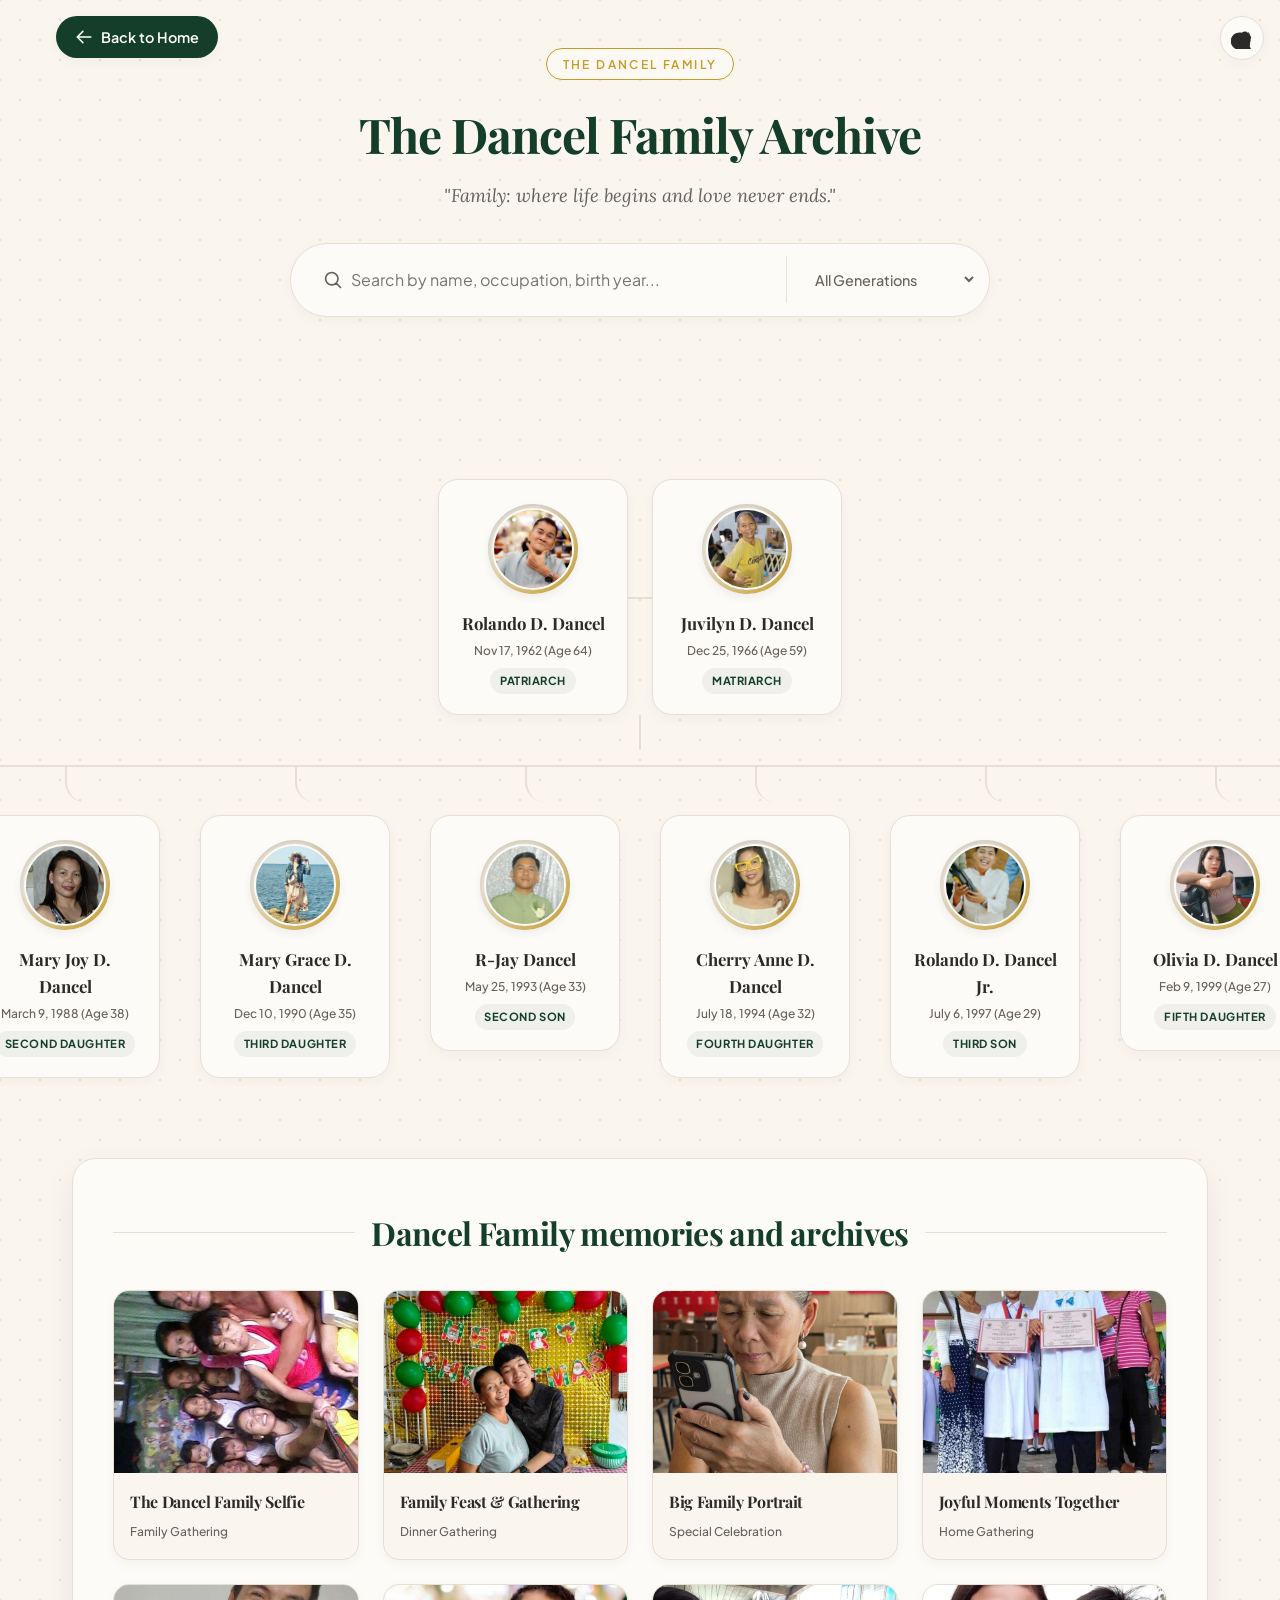
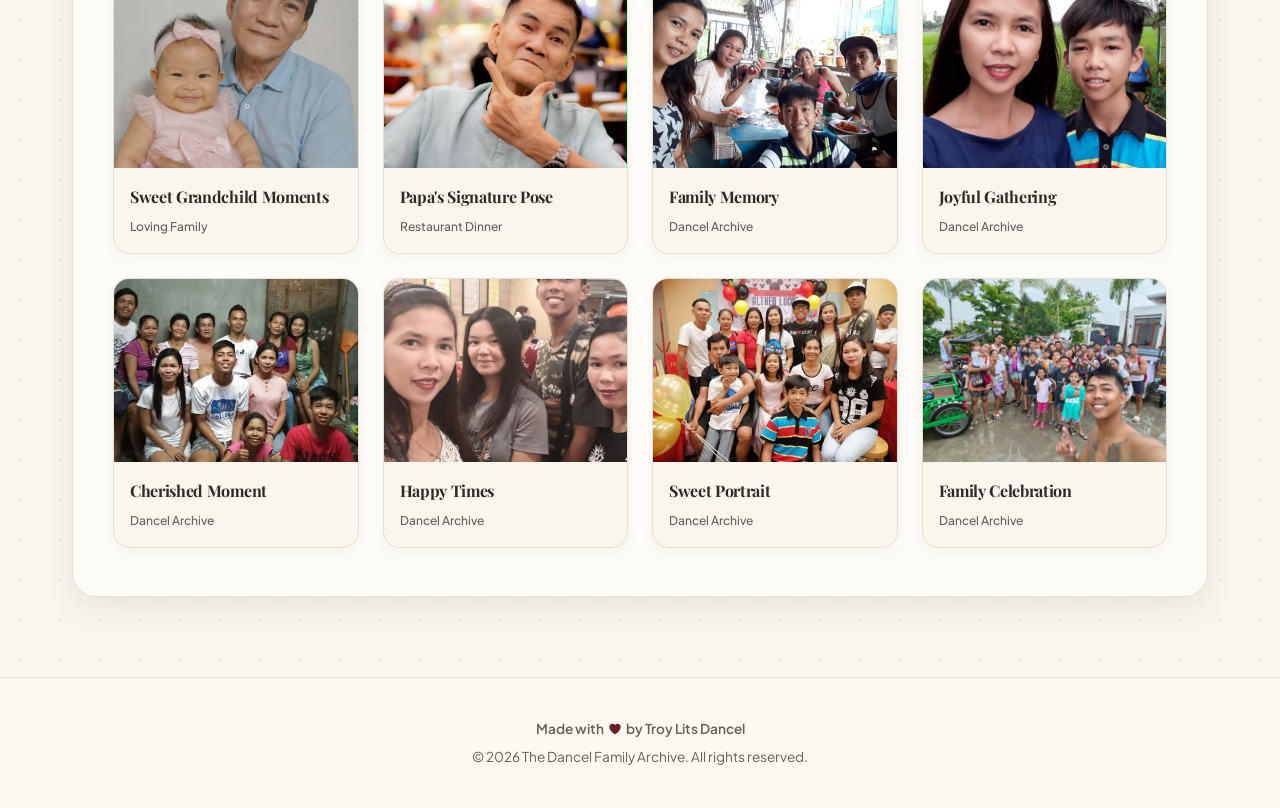
==== commit 57f44272: "Link newly added photo from DancelPhotos to the main family gallery" ====
--- a/index.html
+++ b/index.html
@@ -152,7 +152,7 @@
   </main>
 
   <!-- Dancel Family Memories and Archives Section -->
-  <section class="family-gallery-section animate-fade-in">
+  <section id="family-gallery" class="family-gallery-section animate-fade-in">
     <div class="gallery-container">
       <h2 class="gallery-section-title">Dancel Family memories and archives</h2>
       <div class="gallery-grid" id="family-gallery-grid">
--- a/style.css
+++ b/style.css
@@ -948,16 +948,20 @@
   left: 0;
   width: 100vw;
   height: 100vh;
-  background-color: rgba(0, 0, 0, 0.95);
+  background-color: #000; /* True black background for fullscreen */
   z-index: 10000;
-  overflow-y: scroll; /* Force scrollbar so tall images are scrollable */
+  display: flex;
+  flex-direction: column;
+  justify-content: center;
+  align-items: center;
   opacity: 0;
   pointer-events: none;
   transition: opacity 0.3s ease;
-  backdrop-filter: blur(8px);
-  padding: 6rem 1.5rem 4rem;
-  text-align: center;
   box-sizing: border-box;
+}
+
+.lightbox-modal:fullscreen {
+  background-color: #000;
 }
 
 .lightbox-modal.active {
@@ -966,20 +970,20 @@
 }
 
 .lightbox-content {
-  display: inline-block;
-  max-width: 90%;
-  text-align: center;
-  margin: 0 auto;
+  max-width: 95%;
+  max-height: 90vh;
+  display: flex;
+  flex-direction: column;
+  align-items: center;
+  justify-content: center;
   position: relative;
 }
 
 .lightbox-img {
   max-width: 100%;
-  height: auto;
-  display: block;
-  margin: 0 auto;
+  max-height: 75vh; /* restrict height so image always fits screen completely */
   border-radius: 12px;
-  box-shadow: 0 10px 40px rgba(0, 0, 0, 0.6);
+  box-shadow: 0 10px 40px rgba(0, 0, 0, 0.8);
   border: 2px solid rgba(255, 255, 255, 0.15);
   transform: scale(0.95);
   transition: transform 0.3s cubic-bezier(0.25, 0.8, 0.25, 1);
@@ -1009,7 +1013,7 @@
   z-index: 10001;
   transition: all 0.3s ease;
   backdrop-filter: blur(8px);
-  box-shadow: 0 4px 12px rgba(0, 0, 0, 0.3);
+  box-shadow: 0 4px 12px rgba(0, 0, 0, 0.5);
   outline: none;
 }
 
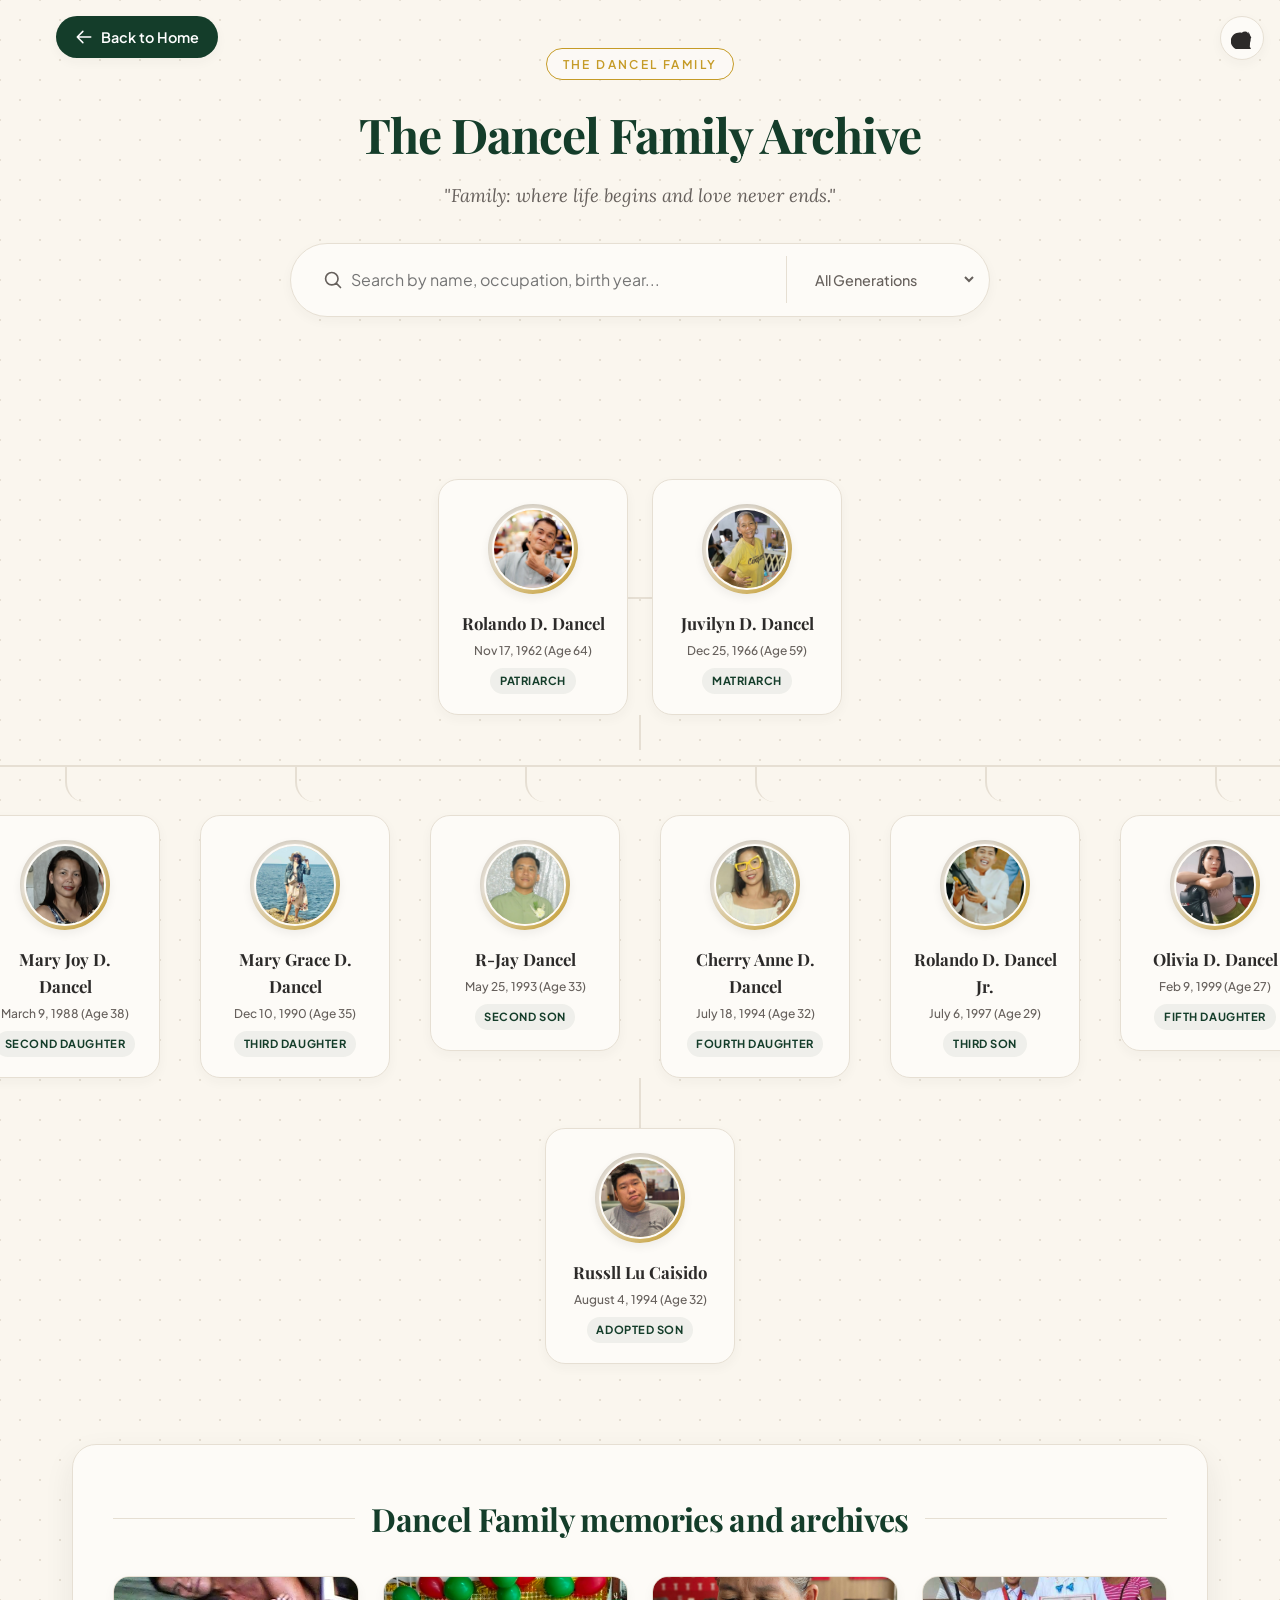
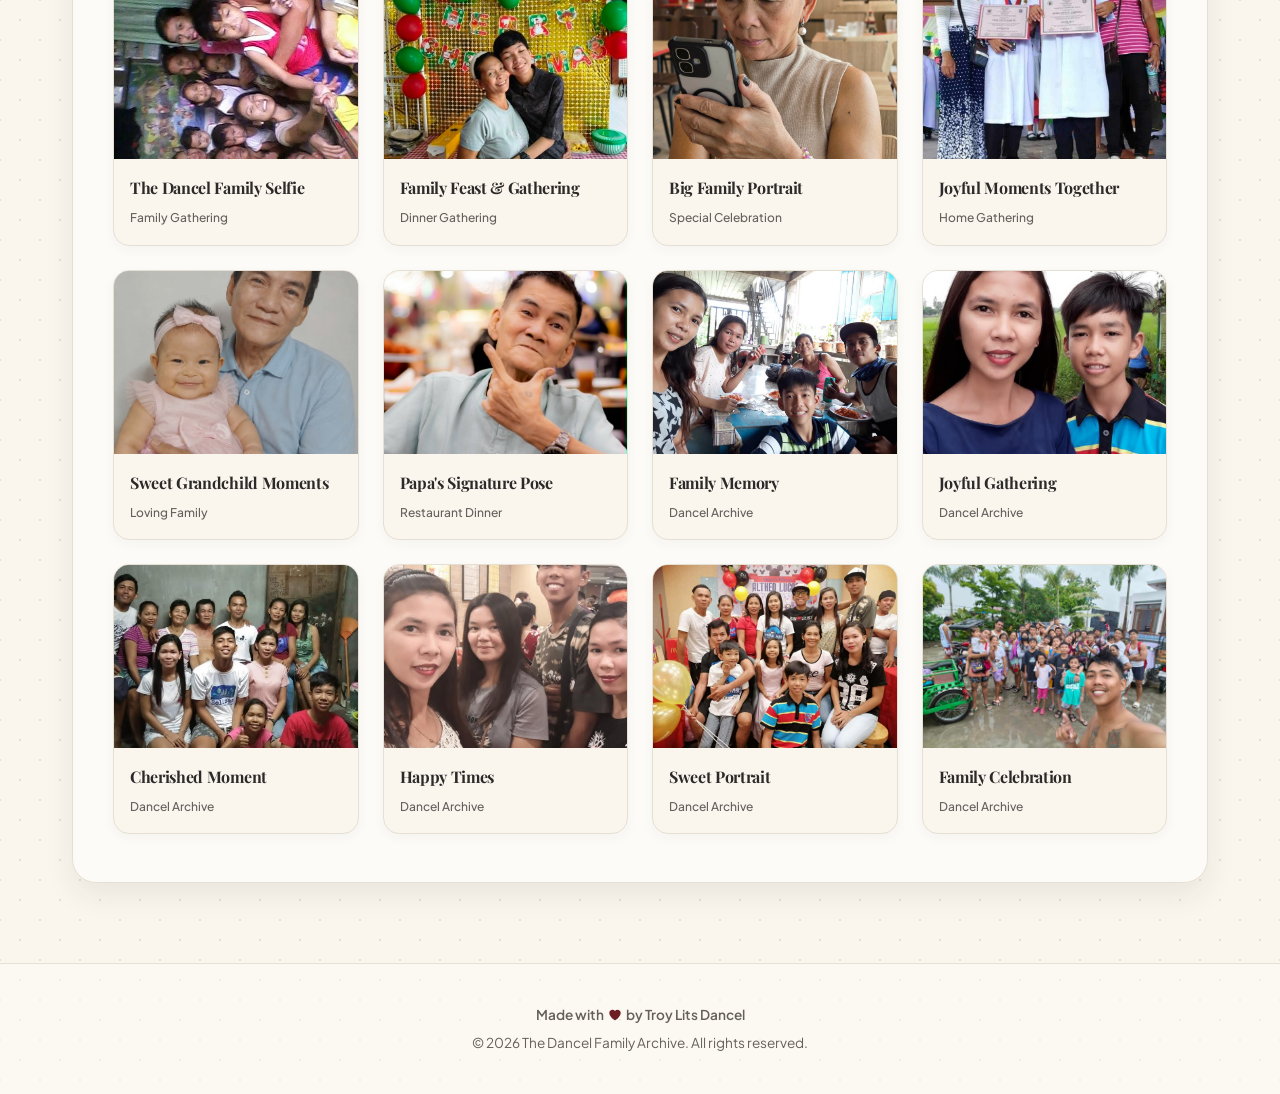
==== commit 6e3d912b: "Reposition adopted son Russll to the bottom center with direct parent line connector" ====
--- a/index.html
+++ b/index.html
@@ -146,6 +146,16 @@
               </div>
             </li>
           </ul>
+          
+          <!-- Adopted Son Level -->
+          <div class="adopted-section">
+            <div class="member-card animate-fade-in" data-id="russll">
+              <div class="cameo-frame"></div>
+              <div class="member-name"></div>
+              <div class="member-dates"></div>
+              <div class="member-relation"></div>
+            </div>
+          </div>
         </li>
       </ul>
     </div>
--- a/style.css
+++ b/style.css
@@ -1087,4 +1087,34 @@
   flex: 1;
   height: 1px;
   background-color: var(--color-border);
+}
+
+/* Adopted section styling for layout below sibling row */
+.adopted-section {
+  position: relative;
+  display: flex;
+  justify-content: center;
+  margin-top: 50px;
+  width: 100%;
+}
+
+.adopted-section::before {
+  content: '';
+  position: absolute;
+  top: -50px;
+  left: 50%;
+  border-left: 2px solid var(--color-border);
+  width: 0;
+  height: 50px;
+  transform: translateX(-50%);
+}
+
+@media (max-width: 992px) {
+  .adopted-section {
+    margin-top: 30px;
+  }
+  .adopted-section::before {
+    top: -30px;
+    height: 30px;
+  }
 }
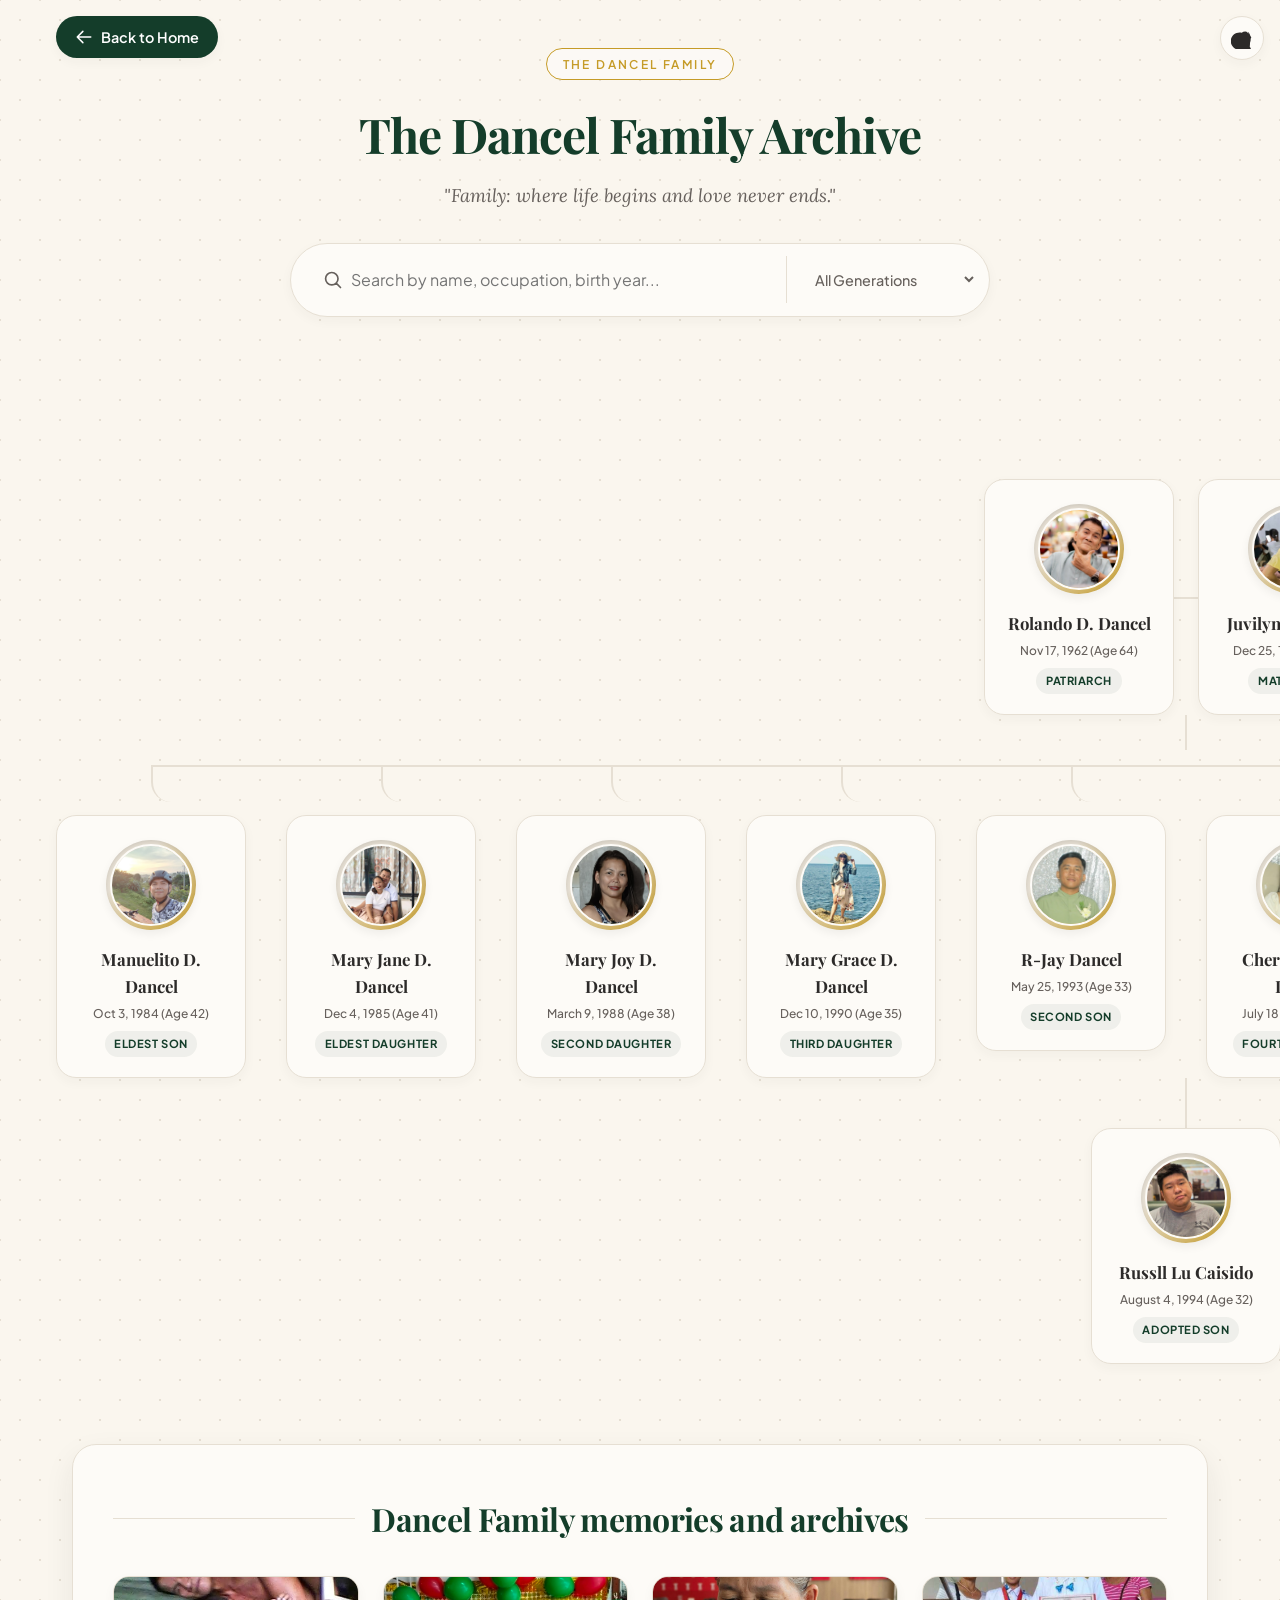
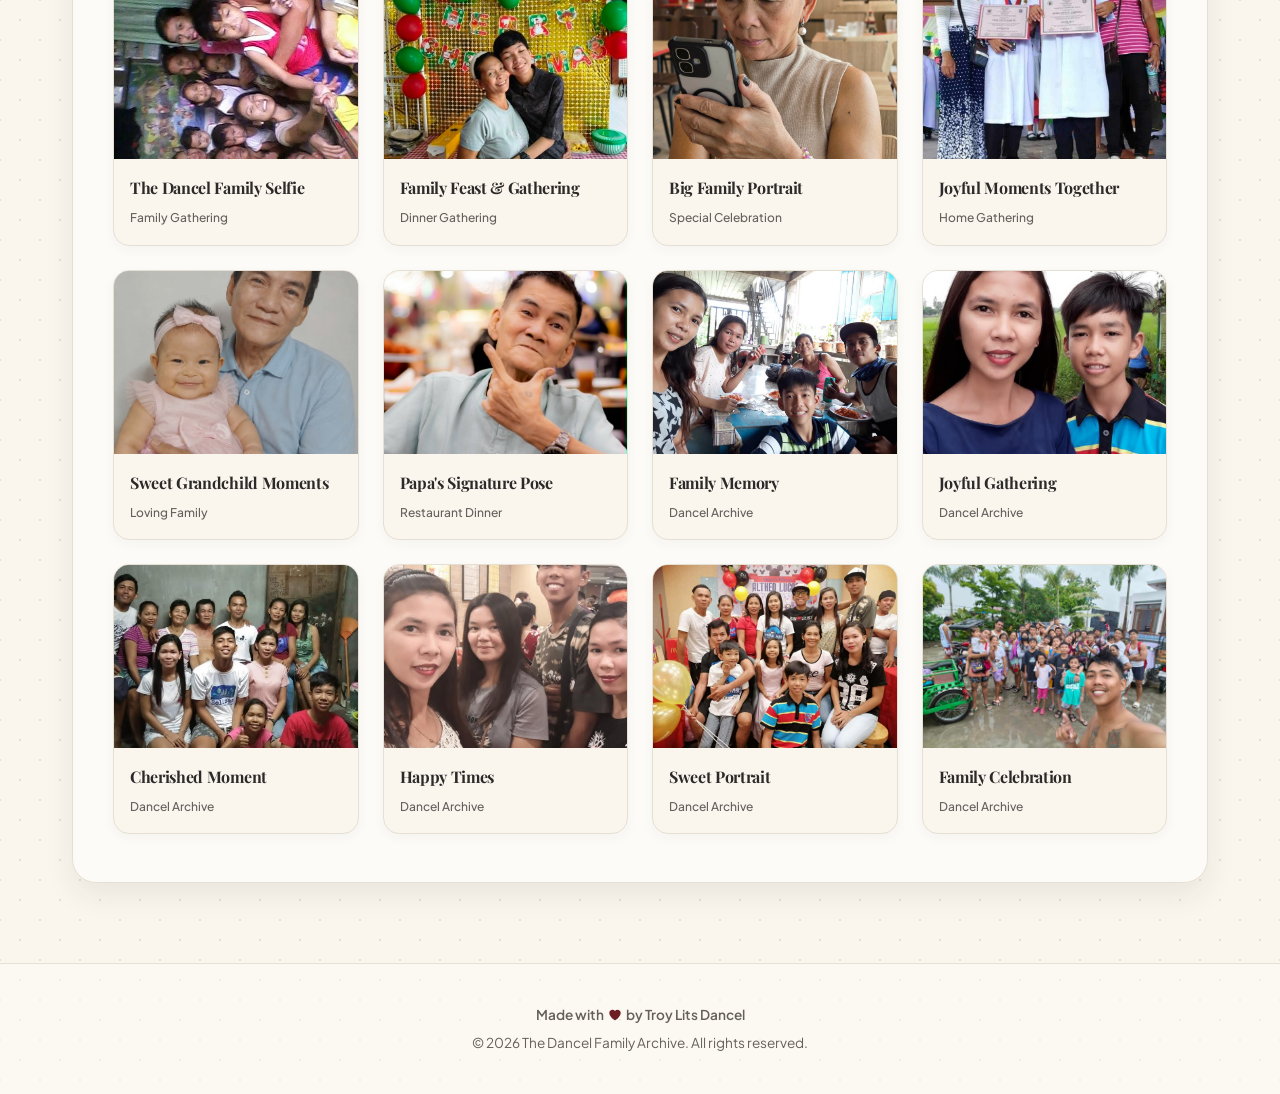
==== commit b99c49c1: "Optimize family tree mobile view with horizontal scrolling and fix left cutoff scroll bug" ====
--- a/index.html
+++ b/index.html
@@ -24,6 +24,12 @@
       <div class="brand-badge">The Dancel Family</div>
       <h1 class="main-title">The Dancel Family Archive</h1>
       <p class="subtitle">"Family: where life begins and love never ends."</p>
+      <div class="scroll-hint">
+        <svg xmlns="http://www.w3.org/2000/svg" fill="none" viewBox="0 0 24 24" stroke="currentColor" style="width: 14px; height: 14px; display: inline-block; vertical-align: middle; margin-right: 4px; position: relative; top: -1px;">
+          <path stroke-linecap="round" stroke-linejoin="round" stroke-width="2.5" d="M17 8l4 4m0 0l-4 4m4-4H3" />
+        </svg>
+        Swipe left/right to explore tree
+      </div>
     </div>
     
     <!-- Controls section: Search and generation filters -->
--- a/style.css
+++ b/style.css
@@ -306,10 +306,10 @@
   width: 100%;
   overflow-x: auto;
   padding: 2rem 1rem 5rem;
-  display: flex;
-  justify-content: center;
-  align-items: flex-start;
+  display: block;
+  text-align: center;
   min-height: 600px;
+  -webkit-overflow-scrolling: touch;
 }
 .tree {
   white-space: nowrap;
@@ -865,71 +865,29 @@
     padding: 0.85rem 1rem;
   }
   .tree-outer-container {
-    padding: 1rem 0.5rem 3rem;
-  }
-  /* Tree layout responsive adjustment: Switch connection borders for mobile linear vertical tree view */
-  .tree {
-    width: 100%;
-  }
-  .tree ul {
-    flex-direction: column;
-    align-items: center;
-    padding-top: 20px;
-  }
-  .tree li {
-    padding: 20px 0 0 0;
-    width: 100%;
-    display: flex;
-    flex-direction: column;
-    align-items: center;
-  }
-  
-  /* Reset horizontal lines for vertical hierarchy */
-  .tree li::before, .tree li::after {
-    border: none;
-  }
-  .tree li:last-child::before {
-    border: none;
-  }
-  
-  /* Vertical linking line */
-  .tree li::after {
-    content: '';
-    position: absolute;
-    top: 0;
-    left: 50%;
-    border-left: 2px solid var(--color-border);
-    width: 0;
-    height: 20px;
-    transform: translateX(-50%);
-  }
-  .tree ul ul::before {
-    height: 20px;
-  }
-  
-  /* Stack spouse cards vertically or make small */
-  .couple-wrapper {
-    flex-direction: column;
-    gap: 0.75rem;
-  }
-  
-  .couple-wrapper::after {
-    width: 2px;
-    height: calc(100% - 100px);
-    top: 50px;
-    left: 50%;
-    right: auto;
-    transform: translateX(-50%);
+    padding: 1rem 0.5rem 4rem;
   }
   
   .member-card {
-    width: 165px;
-    padding: 1.25rem 1rem 1rem;
+    width: 140px;
+    padding: 1rem 0.75rem 0.75rem;
   }
   
   .cameo-frame {
-    width: 75px;
-    height: 75px;
+    width: 65px;
+    height: 65px;
+  }
+  
+  .member-name {
+    font-size: 0.85rem;
+  }
+  
+  .member-dates {
+    font-size: 0.7rem;
+  }
+  
+  .member-relation {
+    font-size: 0.65rem;
   }
 }
 /* Fade-in animations */
@@ -1117,4 +1075,29 @@
     top: -30px;
     height: 30px;
   }
+}
+
+/* Scroll hint styling */
+.scroll-hint {
+  display: none;
+  font-family: var(--font-sans);
+  font-size: 0.85rem;
+  color: var(--color-accent-gold);
+  margin-top: -1.25rem;
+  margin-bottom: 1.5rem;
+  font-weight: 600;
+  text-transform: uppercase;
+  letter-spacing: 0.05em;
+  animation: pulse 2s infinite ease-in-out;
+}
+
+@media (max-width: 992px) {
+  .scroll-hint {
+    display: block;
+  }
+}
+
+@keyframes pulse {
+  0%, 100% { opacity: 0.6; }
+  50% { opacity: 1; }
 }
